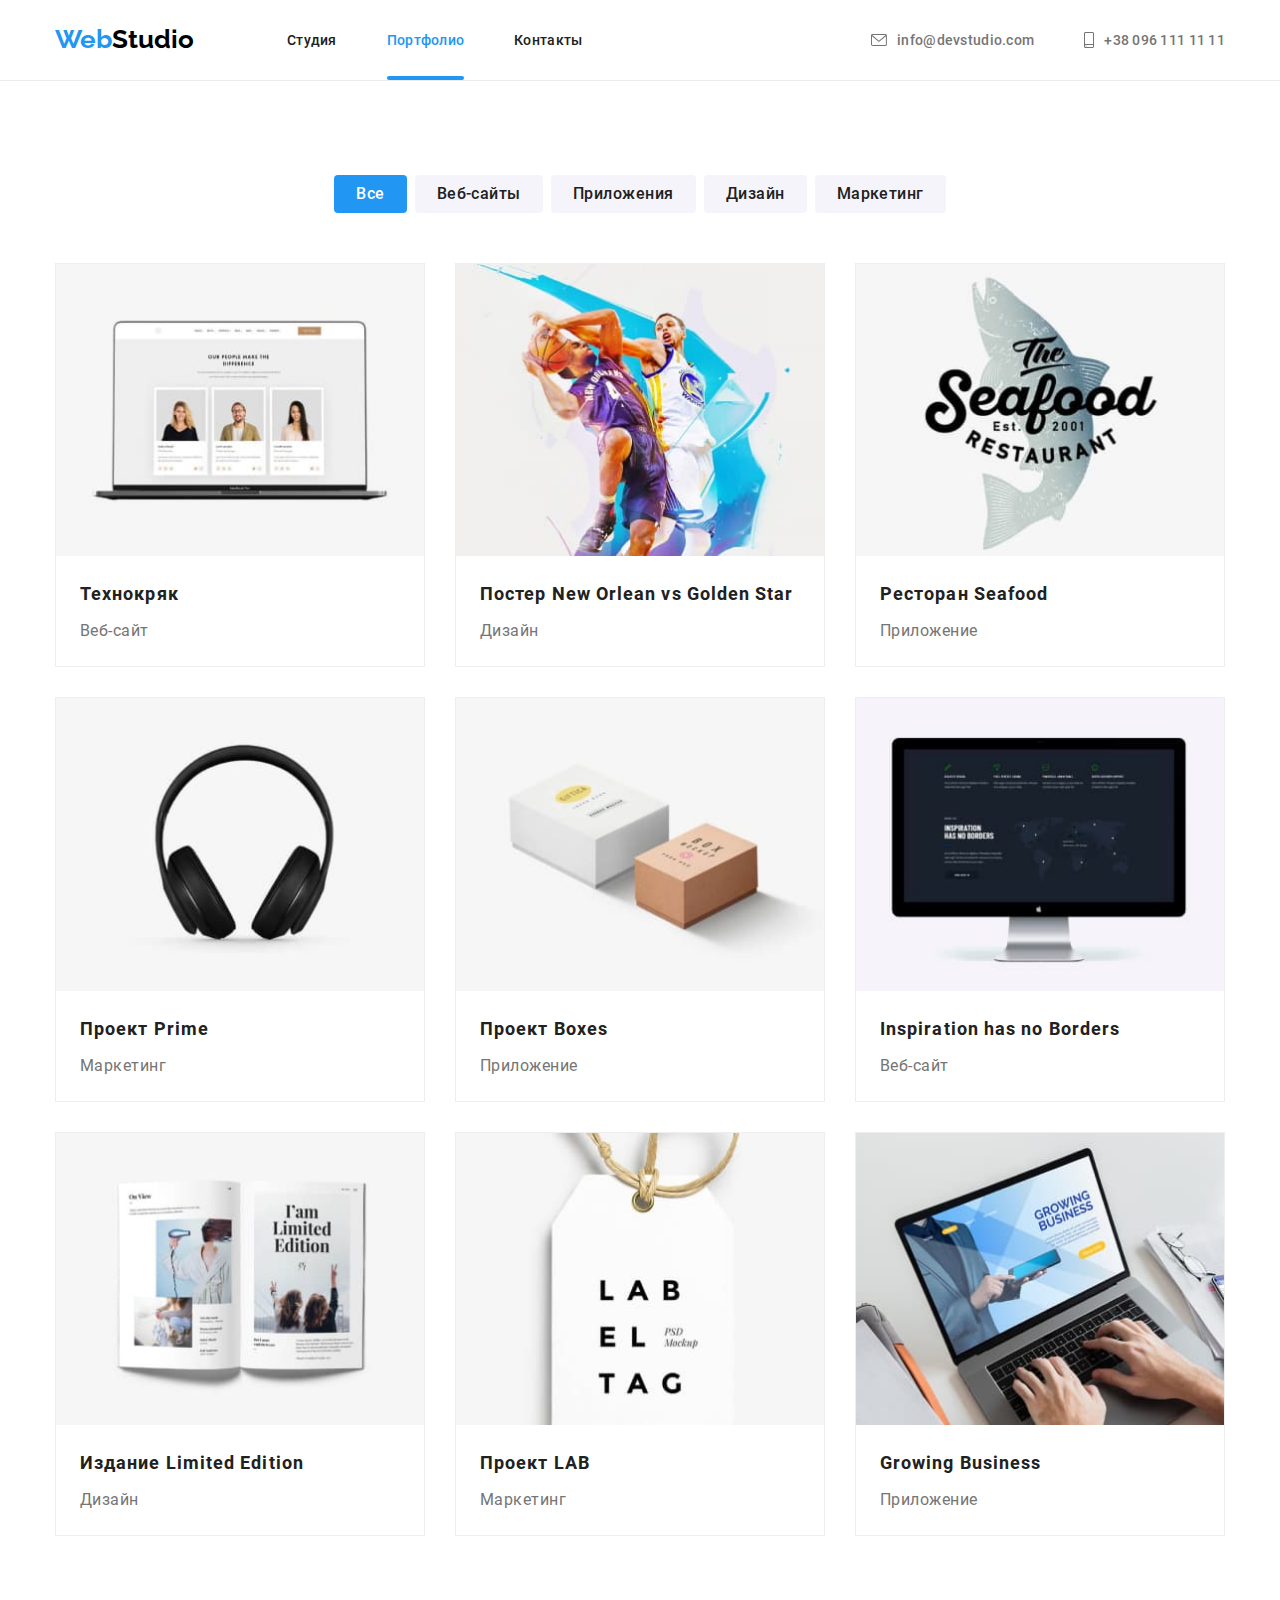
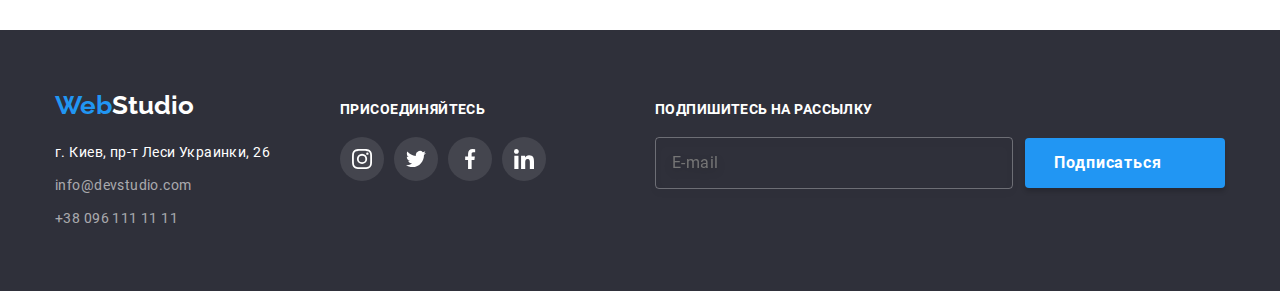
==== portfolio.html @ f41771f3 "add styless css" ====
<!DOCTYPE html>
<html lang="ru">

<head>
    <meta charset="UTF-8">
    <meta http-equiv="X-UA-Compatible" content="IE=edge">
    <meta name="viewport" content="width=device-width, initial-scale=1.0">
    <title>Портфолио</title>
    <link rel="preconnect" href="https://fonts.gstatic.com">
    <link rel="stylesheet"
        href="https://cdnjs.cloudflare.com/ajax/libs/modern-normalize/1.0.0/modern-normalize.min.css" />
    <link rel="stylesheet" href="./css/main.min.css">
</head>

<body>
    <header class="header">
        <div class="container header-container">
            <!--<nav class="nav-menu"> -->
            <nav class="nav-list">
                <a class="link logo nav-list__logo" href="./index.html"><span
                        class="nav-list__logo--accent-color">Web</span>Studio</a>
                <ul class="site-list list">
                    <li class="site-list__item">
                        <a href="./index.html" class="link site-list__link">Студия</a>
                    </li>
                    <li class="site-list__item">
                        <a href="./portfolio.html" class="link site-list__link site-list__link--current">Портфолио</a>
                    </li>
                    <li class="site-list__item">
                        <a href="" class="link site-list__link">Контакты</a>
                    </li>
                </ul>
            </nav>
            <ul class="contact-list list">
                <li class="contact-list__item">
                    <a href="mailto:info@devstudio.com" class="link contact-list__link">
                        <svg class="contact-list__e-mail-icon" width="16" height="12">
                            <use href="./images/symbol-defs.svg#icon-e-mail"></use>
                        </svg>
                        info@devstudio.com
                    </a>
                </li>
                <li class="contact-list__item">
                    <a href="tel:+380961111111" class="link contact-list__link">
                        <svg class="contact-list__smartphone-icon" width="10" height="16">
                            <use href="./images/symbol-defs.svg#icon-smartphone"></use>
                        </svg>
                        +38 096 111 11 11
                    </a>
                </li>
            </ul>
        </div>
    </header>

    <main>
        <section class="portfolio">
            <div class="container">
                <h2 class="title visually-hidden">Портфолио</h2>
                <ul class="list portfolio-filters-list">
                    <li class="portfolio-filters-list__item"><button type="button"
                            class="button portfolio-filters-list__button portfolio-filters-list__button--active">Все</button>
                    </li>
                    <li class="portfolio-filters-list__item"><button type="button"
                            class="button portfolio-filters-list__button">Веб-сайты</button></li>
                    <li class="portfolio-filters-list__item"><button type="button"
                            class="button portfolio-filters-list__button">Приложения</button></li>
                    <li class="portfolio-filters-list__item"><button type="button"
                            class="button portfolio-filters-list__button">Дизайн</button></li>
                    <li class="portfolio-filters-list__item"><button type="button"
                            class="button portfolio-filters-list__button">Маркетинг</button></li>
                </ul>
                <ul class="list portfolio-projects-list">
                    <li class="portfolio-projects-list__item">
                        <a href="" class="link portfolio-projects-list__link">
                            <div class="portfolio-projects-list-thumb">
                                <img src="./images/tehnokryak.jpg" alt="Технокряк" width="370"
                                    class="image portfolio-projects-list__image">
                                <div class="portfolio-projects-list__overlay">
                                    <p class="text portfolio-projects-list__overlay-text">
                                        Технокряк это современная площадка распространения коронавируса. Компании
                                        используют эту платформу для цифрового шпионажа и атак на защищённые сервера
                                        конкурентов.
                                    </p>
                                </div>
                            </div>
                            <div class="portfolio-projects-description">
                                <h3 class="title portfolio-projects-description__heading">Технокряк</h3>
                                <p class="text portfolio-projects-description__group">Веб-сайт</p>
                            </div>
                        </a>
                    </li>
                    <li class="portfolio-projects-list__item">
                        <a href="" class="link portfolio-projects-list__link">
                            <div class="portfolio-projects-list-thumb">
                                <img src="./images/neworlean.jpg" alt="Постер New Orlean vs Golden Star" width="370"
                                    class="image portfolio-projects-list__image">
                                <div class="portfolio-projects-list__overlay">
                                    <p class="text portfolio-projects-list__overlay-text">
                                        Lorem ipsum dolor sit amet consectetur adipisicing elit. Qui repudiandae dolores
                                        quisquam deleniti, magni quos aspernatur explicabo repellendus voluptates
                                        adipisci.
                                    </p>
                                </div>
                            </div>
                            <div class="portfolio-projects-description">
                                <h3 class="title portfolio-projects-description__heading">Постер New Orlean vs Golden
                                    Star</h3>
                                <p class="text portfolio-projects-description__group">Дизайн</p>
                            </div>
                        </a>
                    </li>
                    <li class="portfolio-projects-list__item">
                        <a href="" class="link portfolio-projects-list__link">
                            <div class="portfolio-projects-list-thumb">
                                <img src="./images/seafood.jpg" alt="Ресторан Seafood" width="370"
                                    class="image portfolio-projects-list__image">
                                <div class="portfolio-projects-list__overlay">
                                    <p class="text portfolio-projects-list__overlay-text">
                                        Lorem ipsum dolor sit amet consectetur adipisicing elit. Qui repudiandae dolores
                                        quisquam deleniti, magni quos
                                        aspernatur explicabo repellendus voluptates adipisci.
                                    </p>
                                </div>
                            </div>
                            <div class="portfolio-projects-description">
                                <h3 class="title portfolio-projects-description__heading">Ресторан Seafood</h3>
                                <p class="text portfolio-projects-description__group">Приложение</p>
                            </div>
                        </a>
                    </li>
                    <li class="portfolio-projects-list__item">
                        <a href="" class="link portfolio-projects-list__link">
                            <div class="portfolio-projects-list-thumb">
                                <img src="./images/prime.jpg" alt="Проект Prime" width="370"
                                    class="image portfolio-projects-list__image">
                                <div class="portfolio-projects-list__overlay">
                                    <p class="text portfolio-projects-list__overlay-text">
                                        Lorem ipsum dolor sit amet consectetur adipisicing elit. Qui repudiandae dolores
                                        quisquam deleniti, magni quos
                                        aspernatur explicabo repellendus voluptates adipisci.
                                    </p>
                                </div>
                            </div>
                            <div class="portfolio-projects-description">
                                <h3 class="title portfolio-projects-description__heading">Проект Prime</h3>
                                <p class="text portfolio-projects-description__group">Маркетинг</p>
                            </div>
                        </a>
                    </li>
                    <li class="portfolio-projects-list__item">
                        <a href="" class="link portfolio-projects-list__link">
                            <div class="portfolio-projects-list-thumb">
                                <img src="./images/boxes.jpg" alt="Проект Boxes" width="370"
                                    class="image portfolio-projects-list__image">
                                <div class="portfolio-projects-list__overlay">
                                    <p class="text portfolio-projects-list__overlay-text">
                                        Lorem ipsum dolor sit amet consectetur adipisicing elit. Qui repudiandae dolores
                                        quisquam deleniti, magni quos
                                        aspernatur explicabo repellendus voluptates adipisci.
                                    </p>
                                </div>
                            </div>
                            <div class="portfolio-projects-description">
                                <h3 class="title portfolio-projects-description__heading">Проект Boxes</h3>
                                <p class="text portfolio-projects-description__group">Приложение</p>
                            </div>
                        </a>
                    </li>
                    <li class="portfolio-projects-list__item">
                        <a href="" class="link portfolio-projects-list__link">
                            <div class="portfolio-projects-list-thumb">
                                <img src="./images/inspiration.jpg" alt="Inspiration has no Borders"
                                    width="370" class="image portfolio-projects-list__image">
                                <div class="portfolio-projects-list__overlay">
                                    <p class="text portfolio-projects-list__overlay-text">
                                        Lorem ipsum dolor sit amet consectetur adipisicing elit. Qui repudiandae dolores
                                        quisquam deleniti, magni quos
                                        aspernatur explicabo repellendus voluptates adipisci.
                                    </p>
                                </div>
                            </div>
                            <div class="portfolio-projects-description">
                                <h3 class="title portfolio-projects-description__heading">Inspiration has no Borders
                                </h3>
                                <p class="text portfolio-projects-description__group">Веб-сайт</p>
                            </div>
                        </a>
                    </li>
                    <li class="portfolio-projects-list__item">
                        <a href="" class="link portfolio-projects-list__link">
                            <div class="portfolio-projects-list-thumb">
                                <img src="./images/limited.jpg" alt="Издание Limited Edition" width="370"
                                    class="image portfolio-projects-list__image">
                                <div class="portfolio-projects-list__overlay">
                                    <p class="text portfolio-projects-list__overlay-text">
                                        Lorem ipsum dolor sit amet consectetur adipisicing elit. Qui repudiandae dolores
                                        quisquam deleniti, magni quos
                                        aspernatur explicabo repellendus voluptates adipisci.
                                    </p>
                                </div>
                            </div>
                            <div class="portfolio-projects-description">
                                <h3 class="title portfolio-projects-description__heading">Издание Limited Edition</h3>
                                <p class="text portfolio-projects-description__group">Дизайн</p>
                            </div>
                        </a>
                    </li>
                    <li class="portfolio-projects-list__item">
                        <a href="" class="link portfolio-projects-list__link">
                            <div class="portfolio-projects-list-thumb">
                                <img src="./images/lab.jpg" alt="Проект LAB" width="370"
                                    class="image portfolio-projects-list__image">
                                <div class="portfolio-projects-list__overlay">
                                    <p class="text portfolio-projects-list__overlay-text">
                                        Lorem ipsum dolor sit amet consectetur adipisicing elit. Qui repudiandae dolores
                                        quisquam deleniti, magni quos
                                        aspernatur explicabo repellendus voluptates adipisci.
                                    </p>
                                </div>
                            </div>
                            <div class="portfolio-projects-description">
                                <h3 class="title portfolio-projects-description__heading">Проект LAB</h3>
                                <p class="text portfolio-projects-description__group">Маркетинг</p>
                            </div>
                        </a>
                    </li>
                    <li class="portfolio-projects-list__item">
                        <a href="" class="link portfolio-projects-list__link">
                            <div class="portfolio-projects-list-thumb">
                                <img src="./images/growingbusiness.jpg" alt="Growing Business" width="370"
                                    class="image portfolio-projects-list__image">
                                <div class="portfolio-projects-list__overlay">
                                    <p class="text portfolio-projects-list__overlay-text">
                                        Lorem ipsum dolor sit amet consectetur adipisicing elit. Qui repudiandae dolores
                                        quisquam deleniti, magni quos
                                        aspernatur explicabo repellendus voluptates adipisci.
                                    </p>
                                </div>
                            </div>
                            <div class="portfolio-projects-description">
                                <h3 class="title portfolio-projects-description__heading">Growing Business</h3>
                                <p class="text portfolio-projects-description__group">Приложение</p>
                            </div>
                        </a>
                    </li>
                </ul>
            </div>
        </section>
    </main>

    <footer class="footer">
        <div class="container footer-container">
            <div class="footer__column-1">
                <a href="./index.html" class="logo link footer__logo"><span
                        class="footer__logo--accent-color">Web</span>Studio</a>
                <address class="footer-address">
                    <p class="footer-address__address">г. Киев, пр-т Леси Украинки, 26</p>
                    <ul class="list footer-address-list">
                        <li class="footer-address-list__item"><a href="mailto:info@devstudio.com"
                                class="link footer-address-list__link">info@devstudio.com</a></li>
                        <li class="footer-address-list__item"><a href="tel:+380961111111"
                                class="link footer-address-list__link">+38 096 111 11 11</a></li>
                    </ul>
                </address>
            </div>
            <div class="footer__column-2">
                <p class="text footer__join">присоединяйтесь</p>
                <ul class="list footer-social-list">
                    <li class="footer-social-list__item">
                        <a href="" class="link footer-social-list__link">
                            <svg class="footer-social-list__icon" width="20" height="20">
                                <use href="./images/symbol-defs.svg#icon-instagram"></use>
                            </svg>
                        </a>
                    </li>
                    <li class="footer-social-list__item">
                        <a href="" class="link footer-social-list__link">
                            <svg class="footer-social-list__icon" width="20" height="20">
                                <use href="./images/symbol-defs.svg#icon-twitter"></use>
                            </svg>
                        </a>
                    </li>
                    <li class="footer-social-list__item">
                        <a href="" class="link footer-social-list__link">
                            <svg class="footer-social-list__icon" width="20" height="20">
                                <use href="./images/symbol-defs.svg#icon-facebook"></use>
                            </svg>
                        </a>
                    </li>
                    <li class="footer-social-list__item">
                        <a href="" class="link footer-social-list__link">
                            <svg class="footer-social-list__icon" width="20" height="20">
                                <use href="./images/symbol-defs.svg#icon-linkedin"></use>
                            </svg>
                        </a>
                    </li>
                </ul>
            </div>
            <form class="footer__column-3">
                <p class="text footer__subscribe">Подпишитесь на рассылку</p>
                <div class="footer-subscription">
                    <label for="subscription-email" class="footer-subscription__email-label"></label>
                    <input type="email" name="subscription-email" id="subscription-email" placeholder="E-mail"
                        class="footer-subscription__email-input">
                    <button type="submit" class="button footer-subscription__button">Подписаться
                        <svg class="footer-subscription__icon" width="24" height="24">
                            <use href="./images/symbol-defs.svg#icon-icon-send"></use>
                        </svg>
                    </button>
                </div>
            </form>
        </div>

    </footer>

</body>

</html>
---- css/main.min.css ----
@font-face {
  font-family: 'Roboto';
  font-style: normal;
  font-weight: 400;
  src: url('../fonts/roboto-v27-latin-ext_latin_cyrillic-ext_cyrillic-regular.eot');
  src: local(''),
    url('../fonts/roboto-v27-latin-ext_latin_cyrillic-ext_cyrillic-regular.eot?#iefix')
      format('embedded-opentype'),
    url('../fonts/roboto-v27-latin-ext_latin_cyrillic-ext_cyrillic-regular.woff2') format('woff2'),
    url('../fonts/roboto-v27-latin-ext_latin_cyrillic-ext_cyrillic-regular.woff') format('woff'),
    url('../fonts/roboto-v27-latin-ext_latin_cyrillic-ext_cyrillic-regular.ttf') format('truetype'),
    url('../fonts/roboto-v27-latin-ext_latin_cyrillic-ext_cyrillic-regular.svg#Roboto')
      format('svg');
}
@font-face {
  font-family: 'Roboto';
  font-style: normal;
  font-weight: 500;
  src: url('../fonts/roboto-v27-latin-ext_latin_cyrillic-ext_cyrillic-500.eot');
  src: local(''),
    url('../fonts/roboto-v27-latin-ext_latin_cyrillic-ext_cyrillic-500.eot?#iefix')
      format('embedded-opentype'),
    url('../fonts/roboto-v27-latin-ext_latin_cyrillic-ext_cyrillic-500.woff2') format('woff2'),
    url('../fonts/roboto-v27-latin-ext_latin_cyrillic-ext_cyrillic-500.woff') format('woff'),
    url('../fonts/roboto-v27-latin-ext_latin_cyrillic-ext_cyrillic-500.ttf') format('truetype'),
    url('../fonts/roboto-v27-latin-ext_latin_cyrillic-ext_cyrillic-500.svg#Roboto') format('svg');
}
@font-face {
  font-family: 'Roboto';
  font-style: normal;
  font-weight: 700;
  src: url('../fonts/roboto-v27-latin-ext_latin_cyrillic-ext_cyrillic-700.eot');
  src: local(''),
    url('../fonts/roboto-v27-latin-ext_latin_cyrillic-ext_cyrillic-700.eot?#iefix')
      format('embedded-opentype'),
    url('../fonts/roboto-v27-latin-ext_latin_cyrillic-ext_cyrillic-700.woff2') format('woff2'),
    url('../fonts/roboto-v27-latin-ext_latin_cyrillic-ext_cyrillic-700.woff') format('woff'),
    url('../fonts/roboto-v27-latin-ext_latin_cyrillic-ext_cyrillic-700.ttf') format('truetype'),
    url('../fonts/roboto-v27-latin-ext_latin_cyrillic-ext_cyrillic-700.svg#Roboto') format('svg');
}
@font-face {
  font-family: 'Roboto';
  font-style: normal;
  font-weight: 900;
  src: url('../fonts/roboto-v27-latin-ext_latin_cyrillic-ext_cyrillic-900.eot');
  src: local(''),
    url('../fonts/roboto-v27-latin-ext_latin_cyrillic-ext_cyrillic-900.eot?#iefix')
      format('embedded-opentype'),
    url('../fonts/roboto-v27-latin-ext_latin_cyrillic-ext_cyrillic-900.woff2') format('woff2'),
    url('../fonts/roboto-v27-latin-ext_latin_cyrillic-ext_cyrillic-900.woff') format('woff'),
    url('../fonts/roboto-v27-latin-ext_latin_cyrillic-ext_cyrillic-900.ttf') format('truetype'),
    url('../fonts/roboto-v27-latin-ext_latin_cyrillic-ext_cyrillic-900.svg#Roboto') format('svg');
}
@font-face {
  font-family: 'Raleway';
  font-style: normal;
  font-weight: 700;
  src: url('../fonts/raleway-v19-latin-ext_latin_cyrillic-ext_cyrillic-700.eot');
  src: local(''),
    url('../fonts/raleway-v19-latin-ext_latin_cyrillic-ext_cyrillic-700.eot?#iefix')
      format('embedded-opentype'),
    url('../fonts/raleway-v19-latin-ext_latin_cyrillic-ext_cyrillic-700.woff2') format('woff2'),
    url('../fonts/raleway-v19-latin-ext_latin_cyrillic-ext_cyrillic-700.woff') format('woff'),
    url('../fonts/raleway-v19-latin-ext_latin_cyrillic-ext_cyrillic-700.ttf') format('truetype'),
    url('../fonts/raleway-v19-latin-ext_latin_cyrillic-ext_cyrillic-700.svg#Raleway') format('svg');
}
.header-container,
.nav-list,
.contact-list,
.site-list,
.contact-list__link,
.features-list__place-for-icon,
.team-social-list,
.team-social-list__link,
.regular-customers-list,
.regular-customers-list__link,
.footer-social-list,
.footer-subscription,
.footer-subscription__button,
.footer-social-list__link,
.portfolio-projects-list__overlay,
.modal-button-close,
.modal-form__label-checkbox,
.modal-form__place-for-button {
  display: flex;
  align-items: center;
  justify-content: center;
}
.visually-hidden {
  position: absolute;
  width: 1px;
  height: 1px;
  margin: -1px;
  border: 0;
  padding: 0;
  white-space: nowrap;
  clip-path: inset(100%);
  clip: rect(0 0 0 0);
  overflow: hidden;
}
html {
  box-sizing: border-box;
}
*::before,
*::after {
  box-sizing: inherit;
}
body {
  font-family: roboto, sans-serif;
  background: #fff;
  color: #757575;
}
h1,
h2,
h3,
h4,
h5,
h6,
p {
  margin-top: 0px;
  margin-bottom: 0px;
}
.backdrop {
  position: fixed;
  top: 0;
  left: 0;
  width: 100vw;
  height: 100vh;
  z-index: 100;
  background-color: rgba(0, 0, 0, 0.2);
  transition: opacity 250ms cubic-bezier(0.4, 0, 0.2, 1),
    pointer-events 250ms cubic-bezier(0.4, 0, 0.2, 1), visibility 250ms cubic-bezier(0.4, 0, 0.2, 1);
}
.backdrop.is-hidden {
  opacity: 0;
  pointer-events: none;
  visibility: hidden;
}
.container {
  width: 1200px;
  padding-right: 15px;
  padding-left: 15px;
  margin-left: auto;
  margin-right: auto;
}
.link {
  text-decoration: none;
  cursor: pointer;
}
.list {
  margin: 0px;
  padding: 0px;
  list-style: none;
}
.text {
  font-weight: 400;
  letter-spacing: 0.03em;
  font-style: normal;
  color: #757575;
}
.title {
  margin-bottom: 50px;
  font-size: 36px;
  line-height: 1.167;
  font-weight: 700;
  letter-spacing: 0.03em;
  color: #212121;
}
.button {
  padding-top: 10px;
  padding-bottom: 10px;
  min-width: 200px;
  font-family: roboto, sans-serif;
  font-style: normal;
  font-weight: 700;
  font-size: 16px;
  line-height: 1.875;
  letter-spacing: 0.06em;
  color: #fff;
  background-color: #2196f3;
  border-style: none;
  border-radius: 4px;
  box-shadow: 0px 4px 4px rgba(0, 0, 0, 0.15);
  cursor: pointer;
}
.logo {
  display: inline-block;
  font-family: raleway, sans-serif;
  font-weight: 700;
  font-size: 26px;
  line-height: 1.192;
  text-align: left;
}
.image {
  display: block;
  width: 100%;
}
.header {
  border-bottom: 1px solid #ececec;
}
.nav-list__logo {
  margin-right: 93px;
  padding-top: 24px;
  padding-bottom: 25px;
  color: #000;
}
.nav-list__logo--accent-color {
  color: #2196f3;
}
.site-list,
.contact-list {
  font-weight: 500;
  font-size: 14px;
  line-height: 1.143;
  letter-spacing: 0.02em;
  text-align: left;
}
.contact-list {
  margin-left: auto;
}
.site-list__item:not(:last-child),
.contact-list__item:not(:last-child) {
  margin-right: 50px;
}
.site-list__link,
.contact-list__link {
  position: relative;
  display: block;
  padding-top: 32px;
  padding-bottom: 32px;
  color: #212121;
  transition: color 250ms, cubic-bezier(0.4, 0, 0.2, 1);
}
.site-list__link:hover,
.site-list__link:focus,
.site-list__link:active,
.contact-list__link:hover,
.contact-list__link:focus,
.contact-list__link:active {
  color: #2196f3;
}
.site-list__link::after {
  position: absolute;
  left: 0%;
  bottom: 0%;
  content: '';
  display: block;
  width: 100%;
  height: 4px;
  border-radius: 2px;
  background-color: #2196f3;
  opacity: 0;
  transform: scalex(0);
  transform-origin: center left;
  transition: opacity 250ms cubic-bezier(0.4, 0, 0.2, 1),
    transform 250ms cubic-bezier(0.4, 0, 0.2, 1);
}
.site-list__link:hover::after,
.site-list__link:focus::after,
.site-list__link:active::after {
  opacity: 1;
  transform: scalex(1);
}
.site-list__link--current {
  position: relative;
  color: #2196f3;
}
.site-list__link--current::after {
  opacity: 1;
  transform: scalex(1);
}
.contact-list__link {
  display: flex;
  color: #757575;
}
.contact-list__e-mail-icon,
.contact-list__smartphone-icon {
  margin-right: 10px;
}
.contact-list__e-mail-icon {
  width: 16px;
  height: 12px;
  fill: currentColor;
}
.contact-list__smartphone-icon {
  width: 10px;
  height: 16px;
  fill: currentColor;
}
.hero {
  max-width: 1600px;
  background-color: #c4c4c4;
  background-image: linear-gradient(to right, rgba(47, 48, 58, 0.4), rgba(47, 48, 58, 0.4)),
    url('../images/img-hover.jpg');
  margin-left: auto;
  margin-right: auto;
  padding-top: 200px;
  padding-bottom: 200px;
}
.hero-container {
  text-align: center;
}
.hero__heading {
  margin-bottom: 40px;
  width: 696px;
  margin-right: auto;
  margin-left: auto;
  font-weight: 900;
  font-size: 44px;
  line-height: 1.363;
  letter-spacing: 0.06em;
  text-transform: uppercase;
  color: #fff;
}
.hero__order-service {
  padding-right: 32px;
  padding-left: 32px;
  transition: background-color 250ms cubic-bezier(0.4, 0, 0.2, 1);
}
.hero__order-service:hover,
.hero__order-service:focus,
.hero__order-service:active {
  background-color: #188ce8;
}
.features {
  padding: 94px 0px;
}
.features-list {
  display: flex;
  font-size: 14px;
  text-align: left;
  letter-spacing: 0.03em;
}
.features-list__item {
  width: 270px;
}
.features-list__item:not(:last-child) {
  margin-right: 30px;
}
.features-list__heading {
  margin-bottom: 10px;
  font-size: 14px;
  line-height: 1.143;
  text-transform: uppercase;
}
.features-list__text {
  line-height: 1.714;
}
.features-list__place-for-icon {
  margin-bottom: 30px;
  width: 100%;
  height: 120px;
  border-radius: 4px;
  background-color: #f5f4fa;
}
.features-list__icon {
  height: 70px;
  max-width: 70px;
}
.activities {
  padding-bottom: 94px;
  text-align: center;
}
.activities-list {
  display: flex;
}
.activities-list__item {
  display: block;
  position: relative;
  width: 370px;
}
.activities-list__item + .activities-list__item {
  margin-left: 30px;
}
.activities-list__place-for-heading {
  position: absolute;
  bottom: 0;
  width: 100%;
  height: 70px;
  background-color: rgba(47, 48, 58, 0.8);
}
.activities-list__heading {
  position: absolute;
  top: 50%;
  transform: translateY(-50%);
  width: 100%;
  font-style: normal;
  font-weight: 700;
  font-size: 14px;
  line-height: 1.143;
  text-transform: uppercase;
  color: #fff;
}
.team {
  padding: 94px 0;
  text-align: center;
  background-color: #f5f4fa;
}
.team-list {
  display: flex;
  font-size: 16px;
}
.team-list__item {
  display: block;
  width: 270px;
  border-bottom-right-radius: 4px;
  border-bottom-left-radius: 4px;
  background-color: #fff;
  box-shadow: 0px 1px 3px rgba(0, 0, 0, 0.12), 0px 1px 1px rgba(0, 0, 0, 0.14),
    0px 2px 1px rgba(0, 0, 0, 0.2);
}
.team-list__item:not(:last-child) {
  margin-right: 30px;
}
.team-description {
  padding: 30px;
}
.team-description__heading {
  margin-bottom: 10px;
  font-weight: 500;
  line-height: 1.188;
  font-size: 16px;
}
.team-description__position {
  margin-bottom: 16px;
  font-weight: 400;
  line-height: 1.188;
  font-size: 16px;
}
.team-social-list__item:not(:last-child) {
  margin-right: 10px;
}
.team-social-list__link {
  width: 44px;
  height: 44px;
  border-radius: 50%;
  color: #afb1b8;
  transition: color 250ms cubic-bezier(0.4, 0, 0.2, 1),
    background-color 250ms cubic-bezier(0.4, 0, 0.2, 1);
}
.team-social-list__link:hover,
.team-social-list__link:focus,
.team-social-list__link:active {
  border-radius: 50%;
  color: #fff;
  background-color: #2196f3;
}
.team-social-list__icon {
  width: 20px;
  height: 20px;
  fill: currentColor;
}
.regular-customers {
  padding: 94px 0;
  text-align: center;
}
.regular-customers-list__item {
  width: 170px;
  height: 92px;
}
.regular-customers-list__item:not(:last-child) {
  margin-right: 30px;
}
.regular-customers-list__link {
  color: #afb1b8;
  width: 100%;
  height: 100%;
  border: 1px solid #afb1b8;
  border-radius: 4px;
  transition: color 250ms cubic-bezier(0.4, 0, 0.2, 1);
}
.regular-customers-list__link:hover,
.regular-customers-list__link:focus,
.regular-customers-list__link:active {
  border: 1px solid #2196f3;
  color: #2196f3;
  border-radius: 4px;
}
.regular-customers-list__icon {
  width: 106px;
  height: 60px;
  fill: currentColor;
}
.footer {
  background-color: #2f303a;
  padding: 60px 0;
}
.footer-container {
  display: flex;
  align-items: baseline;
}
.footer__column-1 {
  margin-right: 70px;
}
.footer__column-3 {
  margin-left: auto;
}
.footer__logo {
  margin-bottom: 20px;
  color: #fff;
}
.footer__logo--accent-color {
  color: #2196f3;
}
.footer-address-list,
.footer-address__address {
  padding-left: 0px;
  margin-top: 0px;
  font-weight: 400;
  font-size: 14px;
  line-height: 1.714;
  letter-spacing: 0.03em;
  font-style: normal;
}
.footer-address__address {
  color: #fff;
  margin-bottom: 9px;
}
.footer-address-list__link {
  display: block;
  color: rgba(255, 255, 255, 0.6);
  transition: color 250ms cubic-bezier(0.4, 0, 0.2, 1);
}
.footer-address-list__link:hover,
.footer-address-list__link:focus,
.footer-address-list__link:active {
  color: #2196f3;
}
.footer-address-list__item:not(:last-child) {
  margin-bottom: 9px;
}
.footer__join,
.footer__subscribe {
  margin-bottom: 20px;
  font-weight: 700;
  font-size: 14px;
  line-height: 1.142;
  text-transform: uppercase;
  text-align: left;
  color: #fff;
}
.footer-social-list__item {
  width: 44px;
  height: 44px;
}
.footer-social-list__item:not(:last-child) {
  margin-right: 10px;
}
.footer-social-list__link {
  width: 100%;
  height: 100%;
  border-radius: 50%;
  color: #fff;
  background-color: rgba(255, 255, 255, 0.1);
  transition: color 250ms cubic-bezier(0.4, 0, 0.2, 1),
    background-color 250ms cubic-bezier(0.4, 0, 0.2, 1);
}
.footer-social-list__link:hover,
.footer-social-list__link:focus,
.footer-social-list__link:active {
  background-color: #2196f3;
  color: #fff;
}
.footer-social-list__icon {
  width: 20px;
  height: 20px;
  fill: currentColor;
}
.footer-subscription__email-input {
  width: 358px;
  padding: 15px 0px 15px 16px;
  margin-right: 12px;
  border: 1px solid rgba(255, 255, 255, 0.3);
  filter: drop-shadow(0px 4px 4px rgba(0, 0, 0, 0.15));
  border-radius: 4px;
  font-family: roboto, sans-serif;
  font-style: normal;
  font-weight: 400;
  font-size: 16px;
  line-height: 1.25;
  letter-spacing: 0.03em;
  background-color: inherit;
  color: rgba(255, 255, 255, 0.6);
}
.footer-subscription__email-input:focus {
  border: 1px solid #2196f3;
}
.footer-subscription__icon {
  width: 24px;
  height: 24px;
  fill: currentColor;
  margin-left: 10px;
}
.portfolio {
  padding: 94px 0px;
}
.portfolio-filters-list,
.portfolio-projects-list {
  display: flex;
  margin-top: 0px;
  margin-bottom: 0px;
  padding-left: 0px;
}
.portfolio-filters-list {
  justify-content: center;
  margin-bottom: 50px;
}
.portfolio-filters-list__item:not(:last-child) {
  margin-right: 8px;
}
.portfolio-filters-list__button {
  padding: 6px 22px;
  min-width: auto;
  font-weight: 500;
  line-height: 1.625;
  letter-spacing: 0.03em;
  text-align: center;
  color: #212121;
  background-color: #f5f4fa;
  box-shadow: none;
  transition: background-color 250ms cubic-bezier(0.4, 0, 0.2, 1),
    color 250ms cubic-bezier(0.4, 0, 0.2, 1), box-shadow 250ms cubic-bezier(0.4, 0, 0.2, 1);
}
.portfolio-filters-list__button:hover,
.portfolio-filters-list__button:focus,
.portfolio-filters-list__button:active {
  color: #fff;
  background-color: #2196f3;
  box-shadow: 0px 3px 1px rgba(0, 0, 0, 0.1), 0px 1px 2px rgba(0, 0, 0, 0.08),
    0px 2px 2px rgba(0, 0, 0, 0.12);
}
.portfolio-filters-list__button--active {
  background-color: #2196f3;
  color: #fff;
}
.portfolio-projects-list {
  flex-wrap: wrap;
}
.portfolio-projects-list__item {
  margin-bottom: 30px;
  margin-right: 30px;
  width: 370px;
}
.portfolio-projects-list__item:nth-last-child(-n + 3) {
  margin-bottom: 0px;
}
.portfolio-projects-list__item:nth-child(3n) {
  margin-right: 0px;
}
.portfolio-projects-list__link {
  display: block;
  width: 100%;
  border: 1px solid #eee;
  transition: box-shadow 250ms cubic-bezier(0.4, 0, 0.2, 1);
}
.portfolio-projects-list__link:hover,
.portfolio-projects-list__link:focus,
.portfolio-projects-list__link:active {
  box-shadow: 0px 1px 1px rgba(0, 0, 0, 0.12), 0px 4px 4px rgba(0, 0, 0, 0.06),
    1px 4px 6px rgba(0, 0, 0, 0.16);
}
.portfolio-projects-list__link:hover .portfolio-projects-list__overlay,
.portfolio-projects-list__link:focus .portfolio-projects-list__overlay,
.portfolio-projects-list__link:active .portfolio-projects-list__overlay {
  opacity: 1;
  top: 0;
}
.portfolio-projects-list-thumb {
  position: relative;
  overflow: hidden;
  width: 100%;
  height: 100%;
}
.portfolio-projects-list__image {
  height: auto;
  object-fit: cover;
}
.portfolio-projects-list__overlay {
  position: absolute;
  top: 100%;
  left: 0;
  width: 100%;
  height: 100%;
  padding-left: 24px;
  padding-right: 24px;
  background-color: rgba(33, 150, 243, 0.9);
  overflow: hidden;
  opacity: 0;
  pointer-events: none;
  transition: top 250ms cubic-bezier(0.4, 0, 0.2, 1), opacity 250ms cubic-bezier(0.4, 0, 0.2, 1);
}
.portfolio-projects-list__overlay-text {
  font-size: 18px;
  line-height: 1.556;
  color: #fff;
}
.portfolio-projects-description {
  padding-top: 20px;
  padding-right: 24px;
  padding-bottom: 20px;
  padding-left: 24px;
  text-align: left;
}
.portfolio-projects-description__heading {
  margin-bottom: 4px;
  font-size: 18px;
  line-height: 2;
  letter-spacing: 0.06em;
}
.portfolio-projects-description__group {
  font-size: 16px;
  line-height: 1.875;
}
.modal {
  position: absolute;
  top: 50%;
  left: 50%;
  min-width: 528px;
  min-height: 581px;
  padding: 40px;
  background-color: #fff;
  box-shadow: 0px 1px 3px rgba(0, 0, 0, 0.12), 0px 1px 1px rgba(0, 0, 0, 0.14),
    0px 2px 1px rgba(0, 0, 0, 0.2);
  border-radius: 4px;
  transform: translate(-50%, -50%) scale(1, 1);
  transition: opacity 250ms cubic-bezier(0.4, 0, 0.2, 1),
    transform 250ms cubic-bezier(0.4, 0, 0.2, 1), visibility 250ms cubic-bezier(0.4, 0, 0.2, 1),
    box-shadow 250ms cubic-bezier(0.4, 0, 0.2, 1);
}
.modal-button-close {
  position: absolute;
  top: 8px;
  right: 8px;
  width: 30px;
  height: 30px;
  border-radius: 50%;
  border: 1px solid rgba(0, 0, 0, 0.1);
  background: #fff;
  fill: #000;
  transition: fill 250ms cubic-bezier(0.4, 0, 0.2, 1);
}
.modal-button-close:hover,
.modal-button-close:focus,
.modal-button-close:active {
  fill: #2196f3;
}
.modal-form__heading {
  display: box;
  margin-bottom: 12px;
  font-weight: 700;
  font-size: 20px;
  line-height: 1.15;
  text-align: center;
  color: #212121;
}
.modal-form__label-for-input {
  display: flex;
  flex-direction: column;
  font-style: normal;
  font-weight: 400;
  font-size: 12px;
  line-height: 1.167;
  letter-spacing: 0.01em;
  color: #757575;
  margin-bottom: 10px;
}
.modal-form__for-input {
  position: relative;
  margin-top: 4px;
}
.modal-form__icon {
  position: absolute;
  top: 50%;
  left: 12px;
  transform: translateY(-50%);
  width: 18px;
  height: 18px;
  fill: currentColor;
  transition: fill 250ms cubic-bezier(0.4, 0, 0.2, 1);
}
.modal-form__input {
  height: 40px;
  width: 100%;
  padding-left: 42px;
  border: 1px solid rgba(33, 33, 33, 0.2);
  border-radius: 4px;
  transition: border 250ms cubic-bezier(0.4, 0, 0.2, 1);
}
.modal-form__input:focus {
  border: 1px solid #2196f3;
}
.modal-form__input:focus + .modal-form__icon {
  fill: #2196f3;
}
.modal-form__input-comment {
  width: 100%;
  height: 120px;
  resize: none;
  padding-top: 12px;
  padding-right: 16px;
  padding-bottom: 12px;
  padding-left: 16px;
  margin-top: 4px;
  border: 1px solid rgba(33, 33, 33, 0.2);
  border-radius: 4px;
  transition: border 250ms cubic-bezier(0.4, 0, 0.2, 1);
}
.modal-form__input-comment:focus {
  border: 1px solid #2196f3;
}
.modal-form__input-comment::placeholder {
  color: rgba(117, 117, 117, 0.5);
}
.modal-form__label-checkbox {
  font-style: normal;
  font-weight: 400;
  font-size: 14px;
  line-height: 1.714;
  letter-spacing: 0.03em;
  margin-bottom: 30px;
}
.modal-link {
  color: #2196f3;
}
.modal-form__checkbox-icon {
  display: inline-block;
  width: 16px;
  height: 15px;
  fill: currentColor;
  border: 2px solid #212121;
  border-radius: 3px;
  margin-right: 10px;
  transition: border 250ms cubic-bezier(0.4, 0, 0.2, 1),
    background-color 250ms cubic-bezier(0.4, 0, 0.2, 1);
}
.modal-form__checkbox-input:checked + .modal-form__checkbox-icon {
  border: 0px solid #2196f3;
  background-color: #2196f3;
}
.modal-form__label-checkbox:hover
  > .modal-form__checkbox-input:not(:checked)
  + .modal-form__checkbox-icon,
.modal-form__label-checkbox:focus
  > .modal-form__checkbox-input:not(:checked)
  + .modal-form__checkbox-icon,
.modal-form__checkbox-input:focus + .modal-form__checkbox-icon {
  border: 2px solid #2196f3;
}
.modal-form__button-submit {
  border: 0px solid #2196f3;
  text-align: center;
  transition: background-color 250ms cubic-bezier(0.4, 0, 0.2, 1);
}
.modal-form__button-submit:hover,
.modal-form__button-submit:focus {
  background-color: #188ce8;
}
/*# sourceMappingURL=main.min.css.map */
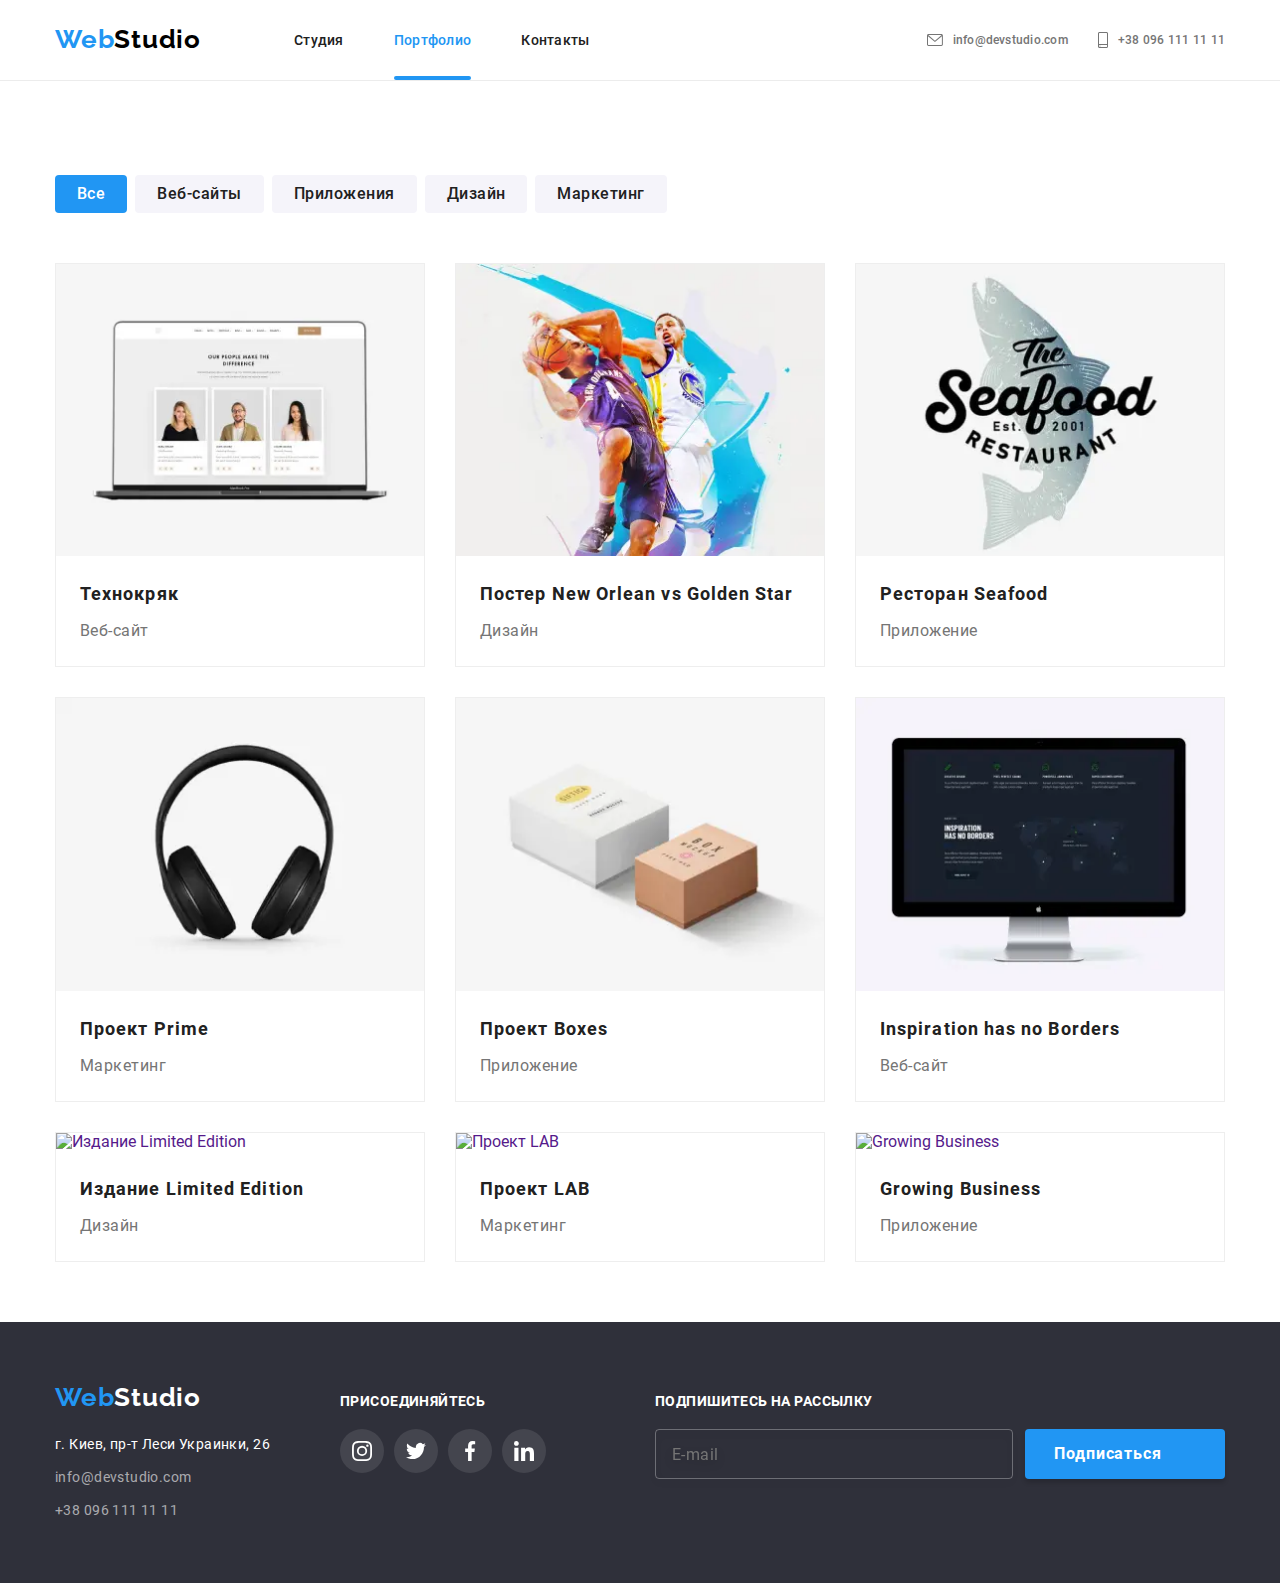
==== commit c324a5b5: "add styless css1" ====
--- a/portfolio.html
+++ b/portfolio.html
@@ -13,42 +13,69 @@
 </head>
 
 <body>
+
     <header class="header">
         <div class="container header-container">
-            <!--<nav class="nav-menu"> -->
-            <nav class="nav-list">
-                <a class="link logo nav-list__logo" href="./index.html"><span
-                        class="nav-list__logo--accent-color">Web</span>Studio</a>
-                <ul class="site-list list">
-                    <li class="site-list__item">
-                        <a href="./index.html" class="link site-list__link">Студия</a>
-                    </li>
-                    <li class="site-list__item">
-                        <a href="./portfolio.html" class="link site-list__link site-list__link--current">Портфолио</a>
-                    </li>
-                    <li class="site-list__item">
-                        <a href="" class="link site-list__link">Контакты</a>
+            <a class="link logo header__logo" href="./index.html"><span
+                    class="header__logo--accent-color">Web</span>Studio</a>
+            <button type="button" class="menu-mobile__button open-menu">
+                <svg class="menu-mobile__icon menu-mobile__icon--open-menu" width="40" height="40">
+                    <use href="./images/symbol-defs.svg#icon-menu"></use>
+                </svg>
+            </button>
+            <div class="menu">
+                <button type="button" class="menu-mobile__button close-menu">
+                    <svg class="menu-mobile__icon menu-mobile__icon--close-menu" width="40" height="40">
+                        <use href="./images/symbol-defs.svg#icon-close_mobile-menu"></use>
+                    </svg>
+                </button>
+                <nav class="nav-list">
+                    <ul class="site-list list">
+                        <li class="site-list__item">
+                            <a href="./index.html" class="link site-list__link">Студия</a>
+                        </li>
+                        <li class="site-list__item">
+                            <a href="./portfolio.html"
+                                class="link site-list__link site-list__link--current">Портфолио</a>
+                        </li>
+                        <li class="site-list__item">
+                            <a href="" class="link site-list__link">Контакты</a>
+                        </li>
+                    </ul>
+                </nav>
+                <ul class="contact-list list">
+                    <li class="contact-list__item">
+                        <a href="mailto:info@devstudio.com" class="link contact-list__link contact-list__mail">
+                            <svg class="contact-list__e-mail-icon" width="16" height="12">
+                                <use href="./images/symbol-defs.svg#icon-e-mail"></use>
+                            </svg>
+                            info@devstudio.com
+                        </a>
+                    </li>
+                    <li class="contact-list__item">
+                        <a href="tel:+380961111111" class="link contact-list__link contact-list__tel">
+                            <svg class="contact-list__smartphone-icon" width="10" height="16">
+                                <use href="./images/symbol-defs.svg#icon-smartphone"></use>
+                            </svg>
+                            +38 096 111 11 11
+                        </a>
                     </li>
                 </ul>
-            </nav>
-            <ul class="contact-list list">
-                <li class="contact-list__item">
-                    <a href="mailto:info@devstudio.com" class="link contact-list__link">
-                        <svg class="contact-list__e-mail-icon" width="16" height="12">
-                            <use href="./images/symbol-defs.svg#icon-e-mail"></use>
-                        </svg>
-                        info@devstudio.com
-                    </a>
-                </li>
-                <li class="contact-list__item">
-                    <a href="tel:+380961111111" class="link contact-list__link">
-                        <svg class="contact-list__smartphone-icon" width="10" height="16">
-                            <use href="./images/symbol-defs.svg#icon-smartphone"></use>
-                        </svg>
-                        +38 096 111 11 11
-                    </a>
-                </li>
-            </ul>
+                <ul class="list header-social">
+                    <li class="header-social__item">
+                        <a href="#" class="link header-social__link">Instagram</a>
+                    </li>
+                    <li class="header-social__item">
+                        <a href="#" class="link header-social__link">Twitter</a>
+                    </li>
+                    <li class="header-social__item">
+                        <a href="#" class="link header-social__link">Facebook</a>
+                    </li>
+                    <li class="header-social__item">
+                        <a href="#" class="link header-social__link">LinkedIn</a>
+                    </li>
+                </ul>
+            </div>
         </div>
     </header>
 
@@ -73,8 +100,28 @@
                     <li class="portfolio-projects-list__item">
                         <a href="" class="link portfolio-projects-list__link">
                             <div class="portfolio-projects-list-thumb">
-                                <img src="./images/tehnokryak.jpg" alt="Технокряк" width="370"
-                                    class="image portfolio-projects-list__image">
+                                <picture>
+                                    <source
+                                        srcset="./images/portfolio/portfolio-1-d-w.webp 1x, ./images/portfolio/portfolio-1-d-2x-w.webp 2x"
+                                        type="image/webp" media="(min-width: 1200px)">
+                                    <source
+                                        srcset="./images/portfolio/portfolio-1-d.jpg 1x, ./images/portfolio/portfolio-1-d-2x.jpg 2x"
+                                        type="image/jpeg" media="(min-width: 1200px)">
+                                    <source
+                                        srcset="./images/portfolio/portfolio-1-t-w.webp 1x, ./images/portfolio/portfolio-1-t-2x-w.webp 2x"
+                                        type="image/webp" media="(min-width: 768px)">
+                                    <source
+                                        srcset="./images/portfolio/portfolio-1-t.jpg 1x, ./images/portfolio/portfolio-1-t-2x.jpg 2x"
+                                        type="image/jpeg" media="(min-width: 768px)">
+                                    <source
+                                        srcset="./images/portfolio/portfolio-1-m-w.webp 1x, ./images/portfolio/portfolio-1-m-2x-w.webp 2x"
+                                        type="image/webp">
+                                    <source
+                                        srcset="./images/portfolio/portfolio-1-m.jpg 1x, ./images/portfolio/portfolio-1-m-2x.jpg 2x"
+                                        type="image/jpeg">
+                                    <img src="./images/portfolio/portfolio-1-m.jpg" alt="Технокряк" width="370"
+                                        class="image portfolio-projects-list__image">
+                                </picture>
                                 <div class="portfolio-projects-list__overlay">
                                     <p class="text portfolio-projects-list__overlay-text">
                                         Технокряк это современная площадка распространения коронавируса. Компании
@@ -92,8 +139,29 @@
                     <li class="portfolio-projects-list__item">
                         <a href="" class="link portfolio-projects-list__link">
                             <div class="portfolio-projects-list-thumb">
-                                <img src="./images/neworlean.jpg" alt="Постер New Orlean vs Golden Star" width="370"
-                                    class="image portfolio-projects-list__image">
+                                <picture>
+                                    <source
+                                        srcset="./images/portfolio/portfolio-2-d-w.webp 1x, ./images/portfolio/portfolio-2-d-2x-w.webp 2x"
+                                        type="image/webp" media="(min-width: 1200px)">
+                                    <source
+                                        srcset="./images/portfolio/portfolio-2-d.jpg 1x, ./images/portfolio/portfolio-2-d-2x.jpg 2x"
+                                        type="image/jpeg" media="(min-width: 1200px)">
+                                    <source
+                                        srcset="./images/portfolio/portfolio-2-t-w.webp 1x, ./images/portfolio/portfolio-2-t-2x-w.webp 2x"
+                                        type="image/webp" media="(min-width: 768px)">
+                                    <source
+                                        srcset="./images/portfolio/portfolio-2-t.jpg 1x, ./images/portfolio/portfolio-2-t-2x.jpg 2x"
+                                        type="image/jpeg" media="(min-width: 768px)">
+                                    <source
+                                        srcset="./images/portfolio/portfolio-2-m-w.webp 1x, ./images/portfolio/portfolio-2-m-2x-w.webp 2x"
+                                        type="image/webp">
+                                    <source
+                                        srcset="./images/portfolio/portfolio-2-m.jpg 1x, ./images/portfolio/portfolio-2-m-2x.jpg 2x"
+                                        type="image/jpeg">
+                                    <img src="./images/portfolio/portfolio-2-m.jpg"
+                                        alt="Постер New Orlean vs Golden Star" width="370"
+                                        class="image portfolio-projects-list__image">
+                                </picture>
                                 <div class="portfolio-projects-list__overlay">
                                     <p class="text portfolio-projects-list__overlay-text">
                                         Lorem ipsum dolor sit amet consectetur adipisicing elit. Qui repudiandae dolores
@@ -112,8 +180,28 @@
                     <li class="portfolio-projects-list__item">
                         <a href="" class="link portfolio-projects-list__link">
                             <div class="portfolio-projects-list-thumb">
-                                <img src="./images/seafood.jpg" alt="Ресторан Seafood" width="370"
-                                    class="image portfolio-projects-list__image">
+                                <picture>
+                                    <source
+                                        srcset="./images/portfolio/portfolio-3-d-w.webp 1x, ./images/portfolio/portfolio-3-d-2x-w.webp 2x"
+                                        type="image/webp" media="(min-width: 1200px)">
+                                    <source
+                                        srcset="./images/portfolio/portfolio-3-d.jpg 1x, ./images/portfolio/portfolio-3-d-2x.jpg 2x"
+                                        type="image/jpeg" media="(min-width: 1200px)">
+                                    <source
+                                        srcset="./images/portfolio/portfolio-3-t-w.webp 1x, ./images/portfolio/portfolio-3-t-2x-w.webp 2x"
+                                        type="image/webp" media="(min-width: 768px)">
+                                    <source
+                                        srcset="./images/portfolio/portfolio-3-t.jpg 1x, ./images/portfolio/portfolio-3-t-2x.jpg 2x"
+                                        type="image/jpeg" media="(min-width: 768px)">
+                                    <source
+                                        srcset="./images/portfolio/portfolio-3-m-w.webp 1x, ./images/portfolio/portfolio-3-m-2x-w.webp 2x"
+                                        type="image/webp">
+                                    <source
+                                        srcset="./images/portfolio/portfolio-3-m.jpg 1x, ./images/portfolio/portfolio-3-m-2x.jpg 2x"
+                                        type="image/jpeg">
+                                    <img src="./images/portfolio/portfolio-3-m.jpg" alt="Ресторан Seafood" width="370"
+                                        class="image portfolio-projects-list__image">
+                                </picture>
                                 <div class="portfolio-projects-list__overlay">
                                     <p class="text portfolio-projects-list__overlay-text">
                                         Lorem ipsum dolor sit amet consectetur adipisicing elit. Qui repudiandae dolores
@@ -131,8 +219,28 @@
                     <li class="portfolio-projects-list__item">
                         <a href="" class="link portfolio-projects-list__link">
                             <div class="portfolio-projects-list-thumb">
-                                <img src="./images/prime.jpg" alt="Проект Prime" width="370"
-                                    class="image portfolio-projects-list__image">
+                                <picture>
+                                    <source
+                                        srcset="./images/portfolio/portfolio-4-d-w.webp 1x, ./images/portfolio/portfolio-4-d-2x-w.webp 2x"
+                                        type="image/webp" media="(min-width: 1200px)">
+                                    <source
+                                        srcset="./images/portfolio/portfolio-4-d.jpg 1x, ./images/portfolio/portfolio-4-d-2x.jpg 2x"
+                                        type="image/jpeg" media="(min-width: 1200px)">
+                                    <source
+                                        srcset="./images/portfolio/portfolio-4-t-w.webp 1x, ./images/portfolio/portfolio-4-t-2x-w.webp 2x"
+                                        type="image/webp" media="(min-width: 768px)">
+                                    <source
+                                        srcset="./images/portfolio/portfolio-4-t.jpg 1x, ./images/portfolio/portfolio-4-t-2x.jpg 2x"
+                                        type="image/jpeg" media="(min-width: 768px)">
+                                    <source
+                                        srcset="./images/portfolio/portfolio-4-m-w.webp 1x, ./images/portfolio/portfolio-4-m-2x-w.webp 2x"
+                                        type="image/webp">
+                                    <source
+                                        srcset="./images/portfolio/portfolio-4-m.jpg 1x, ./images/portfolio/portfolio-4-m-2x.jpg 2x"
+                                        type="image/jpeg">
+                                    <img src="./images/portfolio/portfolio-4-m.jpg" alt="Проект Prime" width="370"
+                                        class="image portfolio-projects-list__image">
+                                </picture>
                                 <div class="portfolio-projects-list__overlay">
                                     <p class="text portfolio-projects-list__overlay-text">
                                         Lorem ipsum dolor sit amet consectetur adipisicing elit. Qui repudiandae dolores
@@ -150,8 +258,28 @@
                     <li class="portfolio-projects-list__item">
                         <a href="" class="link portfolio-projects-list__link">
                             <div class="portfolio-projects-list-thumb">
-                                <img src="./images/boxes.jpg" alt="Проект Boxes" width="370"
-                                    class="image portfolio-projects-list__image">
+                                <picture>
+                                    <source
+                                        srcset="./images/portfolio/portfolio-5-d-w.webp 1x, ./images/portfolio/portfolio-5-d-2x-w.webp 2x"
+                                        type="image/webp" media="(min-width: 1200px)">
+                                    <source
+                                        srcset="./images/portfolio/portfolio-5-d.jpg 1x, ./images/portfolio/portfolio-5-d-2x.jpg 2x"
+                                        type="image/jpeg" media="(min-width: 1200px)">
+                                    <source
+                                        srcset="./images/portfolio/portfolio-5-t-w.webp 1x, ./images/portfolio/portfolio-5-t-2x-w.webp 2x"
+                                        type="image/webp" media="(min-width: 768px)">
+                                    <source
+                                        srcset="./images/portfolio/portfolio-5-t.jpg 1x, ./images/portfolio/portfolio-5-t-2x.jpg 2x"
+                                        type="image/jpeg" media="(min-width: 768px)">
+                                    <source
+                                        srcset="./images/portfolio/portfolio-5-m-w.webp 1x, ./images/portfolio/portfolio-5-m-2x-w.webp 2x"
+                                        type="image/webp">
+                                    <source
+                                        srcset="./images/portfolio/portfolio-5-m.jpg 1x, ./images/portfolio/portfolio-5-m-2x.jpg 2x"
+                                        type="image/jpeg">
+                                    <img src="./images/portfolio/portfolio-5-m.jpg" alt="Проект Boxes" width="370"
+                                        class="image portfolio-projects-list__image">
+                                </picture>
                                 <div class="portfolio-projects-list__overlay">
                                     <p class="text portfolio-projects-list__overlay-text">
                                         Lorem ipsum dolor sit amet consectetur adipisicing elit. Qui repudiandae dolores
@@ -169,8 +297,28 @@
                     <li class="portfolio-projects-list__item">
                         <a href="" class="link portfolio-projects-list__link">
                             <div class="portfolio-projects-list-thumb">
-                                <img src="./images/inspiration.jpg" alt="Inspiration has no Borders"
-                                    width="370" class="image portfolio-projects-list__image">
+                                <picture>
+                                    <source
+                                        srcset="./images/portfolio/portfolio-6-d-w.webp 1x, ./images/portfolio/portfolio-6-d-2x-w.webp 2x"
+                                        type="image/webp" media="(min-width: 1200px)">
+                                    <source
+                                        srcset="./images/portfolio/portfolio-6-d.jpg 1x, ./images/portfolio/portfolio-6-d-2x.jpg 2x"
+                                        type="image/jpeg" media="(min-width: 1200px)">
+                                    <source
+                                        srcset="./images/portfolio/portfolio-6-t-w.webp 1x, ./images/portfolio/portfolio-6-t-2x-w.webp 2x"
+                                        type="image/webp" media="(min-width: 768px)">
+                                    <source
+                                        srcset="./images/portfolio/portfolio-6-t.jpg 1x, ./images/portfolio/portfolio-6-t-2x.jpg 2x"
+                                        type="image/jpeg" media="(min-width: 768px)">
+                                    <source
+                                        srcset="./images/portfolio/portfolio-6-m-w.webp 1x, ./images/portfolio/portfolio-6-m-2x-w.webp 2x"
+                                        type="image/webp">
+                                    <source
+                                        srcset="./images/portfolio/portfolio-6-m.jpg 1x, ./images/portfolio/portfolio-6-m-2x.jpg 2x"
+                                        type="image/jpeg">
+                                    <img src="./images/portfolio/portfolio-6-m.jpg" alt="Inspiration has no Borders"
+                                        width="370" class="image portfolio-projects-list__image">
+                                </picture>
                                 <div class="portfolio-projects-list__overlay">
                                     <p class="text portfolio-projects-list__overlay-text">
                                         Lorem ipsum dolor sit amet consectetur adipisicing elit. Qui repudiandae dolores
@@ -189,8 +337,28 @@
                     <li class="portfolio-projects-list__item">
                         <a href="" class="link portfolio-projects-list__link">
                             <div class="portfolio-projects-list-thumb">
-                                <img src="./images/limited.jpg" alt="Издание Limited Edition" width="370"
-                                    class="image portfolio-projects-list__image">
+                                <picture>
+                                    <source
+                                        srcset="./images/portfolio/portfolio-7-d-w.webp 1x, ./images/portfolio/portfolio-7-d-2x-w.webp 2x"
+                                        type="image/webp" media="(min-width: 1200px)">
+                                    <source
+                                        srcset="./images/portfolio/portfolio-7-d.jpg 1x, ./images/portfolio/portfolio-7-d-2x.jpg 2x"
+                                        type="image/jpeg" media="(min-width: 1200px)">
+                                    <source
+                                        srcset="./images/portfolio/portfolio-7-t-w.webp 1x, ./images/portfolio/portfolio-7-t-2x-w.webp 2x"
+                                        type="image/webp" media="(min-width: 768px)">
+                                    <source
+                                        srcset="./images/portfolio/portfolio-7-t.jpg 1x, ./images/portfolio/portfolio-7-t-2x.jpg 2x"
+                                        type="image/jpeg" media="(min-width: 768px)">
+                                    <source
+                                        srcset="./images/portfolio/portfolio-7-m-w.webp 1x, ./images/portfolio/portfolio-7-m-2x-w.webp 2x"
+                                        type="image/webp">
+                                    <source
+                                        srcset="./images/portfolio/portfolio-7-m.jpg 1x, ./images/portfolio/portfolio-7-m-2x.jpg 2x"
+                                        type="image/jpeg">
+                                    <img src="./images/portfolio/portfolio-7-m.jpg" alt="Издание Limited Edition"
+                                        width="370" class="image portfolio-projects-list__image">
+                                </picture>
                                 <div class="portfolio-projects-list__overlay">
                                     <p class="text portfolio-projects-list__overlay-text">
                                         Lorem ipsum dolor sit amet consectetur adipisicing elit. Qui repudiandae dolores
@@ -208,8 +376,28 @@
                     <li class="portfolio-projects-list__item">
                         <a href="" class="link portfolio-projects-list__link">
                             <div class="portfolio-projects-list-thumb">
-                                <img src="./images/lab.jpg" alt="Проект LAB" width="370"
-                                    class="image portfolio-projects-list__image">
+                                <picture>
+                                    <source
+                                        srcset="./images/portfolio/portfolio-8-d-w.webp 1x, ./images/portfolio/portfolio-8-d-2x-w.webp 2x"
+                                        type="image/webp" media="(min-width: 1200px)">
+                                    <source
+                                        srcset="./images/portfolio/portfolio-8-d.jpg 1x, ./images/portfolio/portfolio-8-d-2x.jpg 2x"
+                                        type="image/jpeg" media="(min-width: 1200px)">
+                                    <source
+                                        srcset="./images/portfolio/portfolio-8-t-w.webp 1x, ./images/portfolio/portfolio-8-t-2x-w.webp 2x"
+                                        type="image/webp" media="(min-width: 768px)">
+                                    <source
+                                        srcset="./images/portfolio/portfolio-8-t.jpg 1x, ./images/portfolio/portfolio-8-t-2x.jpg 2x"
+                                        type="image/jpeg" media="(min-width: 768px)">
+                                    <source
+                                        srcset="./images/portfolio/portfolio-8-m-w.webp 1x, ./images/portfolio/portfolio-8-m-2x-w.webp 2x"
+                                        type="image/webp">
+                                    <source
+                                        srcset="./images/portfolio/portfolio-8-m.jpg 1x, ./images/portfolio/portfolio-8-m-2x.jpg 2x"
+                                        type="image/jpeg">
+                                    <img src="./images/portfolio/portfolio-8-m.jpg" alt="Проект LAB" width="370"
+                                        class="image portfolio-projects-list__image">
+                                </picture>
                                 <div class="portfolio-projects-list__overlay">
                                     <p class="text portfolio-projects-list__overlay-text">
                                         Lorem ipsum dolor sit amet consectetur adipisicing elit. Qui repudiandae dolores
@@ -227,8 +415,28 @@
                     <li class="portfolio-projects-list__item">
                         <a href="" class="link portfolio-projects-list__link">
                             <div class="portfolio-projects-list-thumb">
-                                <img src="./images/growingbusiness.jpg" alt="Growing Business" width="370"
-                                    class="image portfolio-projects-list__image">
+                                <picture>
+                                    <source
+                                        srcset="./images/portfolio/portfolio-9-d-w.webp 1x, ./images/portfolio/portfolio-9-d-2x-w.webp 2x"
+                                        type="image/webp" media="(min-width: 1200px)">
+                                    <source
+                                        srcset="./images/portfolio/portfolio-9-d.jpg 1x, ./images/portfolio/portfolio-9-d-2x.jpg 2x"
+                                        type="image/jpeg" media="(min-width: 1200px)">
+                                    <source
+                                        srcset="./images/portfolio/portfolio-9-t-w.webp 1x, ./images/portfolio/portfolio-9-t-2x-w.webp 2x"
+                                        type="image/webp" media="(min-width: 768px)">
+                                    <source
+                                        srcset="./images/portfolio/portfolio-9-t.jpg 1x, ./images/portfolio/portfolio-9-t-2x.jpg 2x"
+                                        type="image/jpeg" media="(min-width: 768px)">
+                                    <source
+                                        srcset="./images/portfolio/portfolio-9-m-w.webp 1x, ./images/portfolio/portfolio-9-m-2x-w.webp 2x"
+                                        type="image/webp">
+                                    <source
+                                        srcset="./images/portfolio/portfolio-9-m.jpg 1x, ./images/portfolio/portfolio-9-m-2x.jpg 2x"
+                                        type="image/jpeg">
+                                    <img src="./images/portfolio/portfolio-9-m.jpg" alt="Growing Business" width="370"
+                                        class="image portfolio-projects-list__image">
+                                </picture>
                                 <div class="portfolio-projects-list__overlay">
                                     <p class="text portfolio-projects-list__overlay-text">
                                         Lorem ipsum dolor sit amet consectetur adipisicing elit. Qui repudiandae dolores
@@ -250,51 +458,53 @@
 
     <footer class="footer">
         <div class="container footer-container">
-            <div class="footer__column-1">
-                <a href="./index.html" class="logo link footer__logo"><span
-                        class="footer__logo--accent-color">Web</span>Studio</a>
-                <address class="footer-address">
-                    <p class="footer-address__address">г. Киев, пр-т Леси Украинки, 26</p>
-                    <ul class="list footer-address-list">
-                        <li class="footer-address-list__item"><a href="mailto:info@devstudio.com"
-                                class="link footer-address-list__link">info@devstudio.com</a></li>
-                        <li class="footer-address-list__item"><a href="tel:+380961111111"
-                                class="link footer-address-list__link">+38 096 111 11 11</a></li>
+            <div class="footer-contacts">
+                <div class="footer__column-1">
+                    <a href="./index.html" class="logo link footer__logo"><span
+                            class="footer__logo--accent-color">Web</span>Studio</a>
+                    <address class="footer-address">
+                        <p class="footer-address__address">г. Киев, пр-т Леси Украинки, 26</p>
+                        <ul class="list footer-address-list">
+                            <li class="footer-address-list__item"><a href="mailto:info@devstudio.com"
+                                    class="link footer-address-list__link">info@devstudio.com</a></li>
+                            <li class="footer-address-list__item"><a href="tel:+380961111111"
+                                    class="link footer-address-list__link">+38 096 111 11 11</a></li>
+                        </ul>
+                    </address>
+                </div>
+                <div class="footer__column-2">
+                    <p class="text footer__join">присоединяйтесь</p>
+                    <ul class="list footer-social-list">
+                        <li class="footer-social-list__item">
+                            <a href="" class="link footer-social-list__link">
+                                <svg class="footer-social-list__icon" width="20" height="20">
+                                    <use href="./images/symbol-defs.svg#icon-instagram"></use>
+                                </svg>
+                            </a>
+                        </li>
+                        <li class="footer-social-list__item">
+                            <a href="" class="link footer-social-list__link">
+                                <svg class="footer-social-list__icon" width="20" height="20">
+                                    <use href="./images/symbol-defs.svg#icon-twitter"></use>
+                                </svg>
+                            </a>
+                        </li>
+                        <li class="footer-social-list__item">
+                            <a href="" class="link footer-social-list__link">
+                                <svg class="footer-social-list__icon" width="20" height="20">
+                                    <use href="./images/symbol-defs.svg#icon-facebook"></use>
+                                </svg>
+                            </a>
+                        </li>
+                        <li class="footer-social-list__item">
+                            <a href="" class="link footer-social-list__link">
+                                <svg class="footer-social-list__icon" width="20" height="20">
+                                    <use href="./images/symbol-defs.svg#icon-linkedin"></use>
+                                </svg>
+                            </a>
+                        </li>
                     </ul>
-                </address>
-            </div>
-            <div class="footer__column-2">
-                <p class="text footer__join">присоединяйтесь</p>
-                <ul class="list footer-social-list">
-                    <li class="footer-social-list__item">
-                        <a href="" class="link footer-social-list__link">
-                            <svg class="footer-social-list__icon" width="20" height="20">
-                                <use href="./images/symbol-defs.svg#icon-instagram"></use>
-                            </svg>
-                        </a>
-                    </li>
-                    <li class="footer-social-list__item">
-                        <a href="" class="link footer-social-list__link">
-                            <svg class="footer-social-list__icon" width="20" height="20">
-                                <use href="./images/symbol-defs.svg#icon-twitter"></use>
-                            </svg>
-                        </a>
-                    </li>
-                    <li class="footer-social-list__item">
-                        <a href="" class="link footer-social-list__link">
-                            <svg class="footer-social-list__icon" width="20" height="20">
-                                <use href="./images/symbol-defs.svg#icon-facebook"></use>
-                            </svg>
-                        </a>
-                    </li>
-                    <li class="footer-social-list__item">
-                        <a href="" class="link footer-social-list__link">
-                            <svg class="footer-social-list__icon" width="20" height="20">
-                                <use href="./images/symbol-defs.svg#icon-linkedin"></use>
-                            </svg>
-                        </a>
-                    </li>
-                </ul>
+                </div>
             </div>
             <form class="footer__column-3">
                 <p class="text footer__subscribe">Подпишитесь на рассылку</p>
@@ -313,6 +523,13 @@
 
     </footer>
 
+    <!--скрипт для мобильного меню-->
+    <script src="./js/mobile-menu.js"></script>
+
+    <script defer src="https://cdnjs.cloudflare.com/ajax/libs/body-scroll-lock/3.1.5/bodyScrollLock.min.js"
+        integrity="sha512-HowizSDbQl7UPEAsPnvJHlQsnBmU2YMrv7KkTBulTLEGz9chfBoWYyZJL+MUO6p/yBuuMO/8jI7O29YRZ2uBlA=="
+        crossorigin="anonymous"></script>
+
 </body>
 
 </html>--- a/css/main.min.css
+++ b/css/main.min.css
@@ -1,858 +1,2 @@
-@font-face {
-  font-family: 'Roboto';
-  font-style: normal;
-  font-weight: 400;
-  src: url('../fonts/roboto-v27-latin-ext_latin_cyrillic-ext_cyrillic-regular.eot');
-  src: local(''),
-    url('../fonts/roboto-v27-latin-ext_latin_cyrillic-ext_cyrillic-regular.eot?#iefix')
-      format('embedded-opentype'),
-    url('../fonts/roboto-v27-latin-ext_latin_cyrillic-ext_cyrillic-regular.woff2') format('woff2'),
-    url('../fonts/roboto-v27-latin-ext_latin_cyrillic-ext_cyrillic-regular.woff') format('woff'),
-    url('../fonts/roboto-v27-latin-ext_latin_cyrillic-ext_cyrillic-regular.ttf') format('truetype'),
-    url('../fonts/roboto-v27-latin-ext_latin_cyrillic-ext_cyrillic-regular.svg#Roboto')
-      format('svg');
-}
-@font-face {
-  font-family: 'Roboto';
-  font-style: normal;
-  font-weight: 500;
-  src: url('../fonts/roboto-v27-latin-ext_latin_cyrillic-ext_cyrillic-500.eot');
-  src: local(''),
-    url('../fonts/roboto-v27-latin-ext_latin_cyrillic-ext_cyrillic-500.eot?#iefix')
-      format('embedded-opentype'),
-    url('../fonts/roboto-v27-latin-ext_latin_cyrillic-ext_cyrillic-500.woff2') format('woff2'),
-    url('../fonts/roboto-v27-latin-ext_latin_cyrillic-ext_cyrillic-500.woff') format('woff'),
-    url('../fonts/roboto-v27-latin-ext_latin_cyrillic-ext_cyrillic-500.ttf') format('truetype'),
-    url('../fonts/roboto-v27-latin-ext_latin_cyrillic-ext_cyrillic-500.svg#Roboto') format('svg');
-}
-@font-face {
-  font-family: 'Roboto';
-  font-style: normal;
-  font-weight: 700;
-  src: url('../fonts/roboto-v27-latin-ext_latin_cyrillic-ext_cyrillic-700.eot');
-  src: local(''),
-    url('../fonts/roboto-v27-latin-ext_latin_cyrillic-ext_cyrillic-700.eot?#iefix')
-      format('embedded-opentype'),
-    url('../fonts/roboto-v27-latin-ext_latin_cyrillic-ext_cyrillic-700.woff2') format('woff2'),
-    url('../fonts/roboto-v27-latin-ext_latin_cyrillic-ext_cyrillic-700.woff') format('woff'),
-    url('../fonts/roboto-v27-latin-ext_latin_cyrillic-ext_cyrillic-700.ttf') format('truetype'),
-    url('../fonts/roboto-v27-latin-ext_latin_cyrillic-ext_cyrillic-700.svg#Roboto') format('svg');
-}
-@font-face {
-  font-family: 'Roboto';
-  font-style: normal;
-  font-weight: 900;
-  src: url('../fonts/roboto-v27-latin-ext_latin_cyrillic-ext_cyrillic-900.eot');
-  src: local(''),
-    url('../fonts/roboto-v27-latin-ext_latin_cyrillic-ext_cyrillic-900.eot?#iefix')
-      format('embedded-opentype'),
-    url('../fonts/roboto-v27-latin-ext_latin_cyrillic-ext_cyrillic-900.woff2') format('woff2'),
-    url('../fonts/roboto-v27-latin-ext_latin_cyrillic-ext_cyrillic-900.woff') format('woff'),
-    url('../fonts/roboto-v27-latin-ext_latin_cyrillic-ext_cyrillic-900.ttf') format('truetype'),
-    url('../fonts/roboto-v27-latin-ext_latin_cyrillic-ext_cyrillic-900.svg#Roboto') format('svg');
-}
-@font-face {
-  font-family: 'Raleway';
-  font-style: normal;
-  font-weight: 700;
-  src: url('../fonts/raleway-v19-latin-ext_latin_cyrillic-ext_cyrillic-700.eot');
-  src: local(''),
-    url('../fonts/raleway-v19-latin-ext_latin_cyrillic-ext_cyrillic-700.eot?#iefix')
-      format('embedded-opentype'),
-    url('../fonts/raleway-v19-latin-ext_latin_cyrillic-ext_cyrillic-700.woff2') format('woff2'),
-    url('../fonts/raleway-v19-latin-ext_latin_cyrillic-ext_cyrillic-700.woff') format('woff'),
-    url('../fonts/raleway-v19-latin-ext_latin_cyrillic-ext_cyrillic-700.ttf') format('truetype'),
-    url('../fonts/raleway-v19-latin-ext_latin_cyrillic-ext_cyrillic-700.svg#Raleway') format('svg');
-}
-.header-container,
-.nav-list,
-.contact-list,
-.site-list,
-.contact-list__link,
-.features-list__place-for-icon,
-.team-social-list,
-.team-social-list__link,
-.regular-customers-list,
-.regular-customers-list__link,
-.footer-social-list,
-.footer-subscription,
-.footer-subscription__button,
-.footer-social-list__link,
-.portfolio-projects-list__overlay,
-.modal-button-close,
-.modal-form__label-checkbox,
-.modal-form__place-for-button {
-  display: flex;
-  align-items: center;
-  justify-content: center;
-}
-.visually-hidden {
-  position: absolute;
-  width: 1px;
-  height: 1px;
-  margin: -1px;
-  border: 0;
-  padding: 0;
-  white-space: nowrap;
-  clip-path: inset(100%);
-  clip: rect(0 0 0 0);
-  overflow: hidden;
-}
-html {
-  box-sizing: border-box;
-}
-*::before,
-*::after {
-  box-sizing: inherit;
-}
-body {
-  font-family: roboto, sans-serif;
-  background: #fff;
-  color: #757575;
-}
-h1,
-h2,
-h3,
-h4,
-h5,
-h6,
-p {
-  margin-top: 0px;
-  margin-bottom: 0px;
-}
-.backdrop {
-  position: fixed;
-  top: 0;
-  left: 0;
-  width: 100vw;
-  height: 100vh;
-  z-index: 100;
-  background-color: rgba(0, 0, 0, 0.2);
-  transition: opacity 250ms cubic-bezier(0.4, 0, 0.2, 1),
-    pointer-events 250ms cubic-bezier(0.4, 0, 0.2, 1), visibility 250ms cubic-bezier(0.4, 0, 0.2, 1);
-}
-.backdrop.is-hidden {
-  opacity: 0;
-  pointer-events: none;
-  visibility: hidden;
-}
-.container {
-  width: 1200px;
-  padding-right: 15px;
-  padding-left: 15px;
-  margin-left: auto;
-  margin-right: auto;
-}
-.link {
-  text-decoration: none;
-  cursor: pointer;
-}
-.list {
-  margin: 0px;
-  padding: 0px;
-  list-style: none;
-}
-.text {
-  font-weight: 400;
-  letter-spacing: 0.03em;
-  font-style: normal;
-  color: #757575;
-}
-.title {
-  margin-bottom: 50px;
-  font-size: 36px;
-  line-height: 1.167;
-  font-weight: 700;
-  letter-spacing: 0.03em;
-  color: #212121;
-}
-.button {
-  padding-top: 10px;
-  padding-bottom: 10px;
-  min-width: 200px;
-  font-family: roboto, sans-serif;
-  font-style: normal;
-  font-weight: 700;
-  font-size: 16px;
-  line-height: 1.875;
-  letter-spacing: 0.06em;
-  color: #fff;
-  background-color: #2196f3;
-  border-style: none;
-  border-radius: 4px;
-  box-shadow: 0px 4px 4px rgba(0, 0, 0, 0.15);
-  cursor: pointer;
-}
-.logo {
-  display: inline-block;
-  font-family: raleway, sans-serif;
-  font-weight: 700;
-  font-size: 26px;
-  line-height: 1.192;
-  text-align: left;
-}
-.image {
-  display: block;
-  width: 100%;
-}
-.header {
-  border-bottom: 1px solid #ececec;
-}
-.nav-list__logo {
-  margin-right: 93px;
-  padding-top: 24px;
-  padding-bottom: 25px;
-  color: #000;
-}
-.nav-list__logo--accent-color {
-  color: #2196f3;
-}
-.site-list,
-.contact-list {
-  font-weight: 500;
-  font-size: 14px;
-  line-height: 1.143;
-  letter-spacing: 0.02em;
-  text-align: left;
-}
-.contact-list {
-  margin-left: auto;
-}
-.site-list__item:not(:last-child),
-.contact-list__item:not(:last-child) {
-  margin-right: 50px;
-}
-.site-list__link,
-.contact-list__link {
-  position: relative;
-  display: block;
-  padding-top: 32px;
-  padding-bottom: 32px;
-  color: #212121;
-  transition: color 250ms, cubic-bezier(0.4, 0, 0.2, 1);
-}
-.site-list__link:hover,
-.site-list__link:focus,
-.site-list__link:active,
-.contact-list__link:hover,
-.contact-list__link:focus,
-.contact-list__link:active {
-  color: #2196f3;
-}
-.site-list__link::after {
-  position: absolute;
-  left: 0%;
-  bottom: 0%;
-  content: '';
-  display: block;
-  width: 100%;
-  height: 4px;
-  border-radius: 2px;
-  background-color: #2196f3;
-  opacity: 0;
-  transform: scalex(0);
-  transform-origin: center left;
-  transition: opacity 250ms cubic-bezier(0.4, 0, 0.2, 1),
-    transform 250ms cubic-bezier(0.4, 0, 0.2, 1);
-}
-.site-list__link:hover::after,
-.site-list__link:focus::after,
-.site-list__link:active::after {
-  opacity: 1;
-  transform: scalex(1);
-}
-.site-list__link--current {
-  position: relative;
-  color: #2196f3;
-}
-.site-list__link--current::after {
-  opacity: 1;
-  transform: scalex(1);
-}
-.contact-list__link {
-  display: flex;
-  color: #757575;
-}
-.contact-list__e-mail-icon,
-.contact-list__smartphone-icon {
-  margin-right: 10px;
-}
-.contact-list__e-mail-icon {
-  width: 16px;
-  height: 12px;
-  fill: currentColor;
-}
-.contact-list__smartphone-icon {
-  width: 10px;
-  height: 16px;
-  fill: currentColor;
-}
-.hero {
-  max-width: 1600px;
-  background-color: #c4c4c4;
-  background-image: linear-gradient(to right, rgba(47, 48, 58, 0.4), rgba(47, 48, 58, 0.4)),
-    url('../images/img-hover.jpg');
-  margin-left: auto;
-  margin-right: auto;
-  padding-top: 200px;
-  padding-bottom: 200px;
-}
-.hero-container {
-  text-align: center;
-}
-.hero__heading {
-  margin-bottom: 40px;
-  width: 696px;
-  margin-right: auto;
-  margin-left: auto;
-  font-weight: 900;
-  font-size: 44px;
-  line-height: 1.363;
-  letter-spacing: 0.06em;
-  text-transform: uppercase;
-  color: #fff;
-}
-.hero__order-service {
-  padding-right: 32px;
-  padding-left: 32px;
-  transition: background-color 250ms cubic-bezier(0.4, 0, 0.2, 1);
-}
-.hero__order-service:hover,
-.hero__order-service:focus,
-.hero__order-service:active {
-  background-color: #188ce8;
-}
-.features {
-  padding: 94px 0px;
-}
-.features-list {
-  display: flex;
-  font-size: 14px;
-  text-align: left;
-  letter-spacing: 0.03em;
-}
-.features-list__item {
-  width: 270px;
-}
-.features-list__item:not(:last-child) {
-  margin-right: 30px;
-}
-.features-list__heading {
-  margin-bottom: 10px;
-  font-size: 14px;
-  line-height: 1.143;
-  text-transform: uppercase;
-}
-.features-list__text {
-  line-height: 1.714;
-}
-.features-list__place-for-icon {
-  margin-bottom: 30px;
-  width: 100%;
-  height: 120px;
-  border-radius: 4px;
-  background-color: #f5f4fa;
-}
-.features-list__icon {
-  height: 70px;
-  max-width: 70px;
-}
-.activities {
-  padding-bottom: 94px;
-  text-align: center;
-}
-.activities-list {
-  display: flex;
-}
-.activities-list__item {
-  display: block;
-  position: relative;
-  width: 370px;
-}
-.activities-list__item + .activities-list__item {
-  margin-left: 30px;
-}
-.activities-list__place-for-heading {
-  position: absolute;
-  bottom: 0;
-  width: 100%;
-  height: 70px;
-  background-color: rgba(47, 48, 58, 0.8);
-}
-.activities-list__heading {
-  position: absolute;
-  top: 50%;
-  transform: translateY(-50%);
-  width: 100%;
-  font-style: normal;
-  font-weight: 700;
-  font-size: 14px;
-  line-height: 1.143;
-  text-transform: uppercase;
-  color: #fff;
-}
-.team {
-  padding: 94px 0;
-  text-align: center;
-  background-color: #f5f4fa;
-}
-.team-list {
-  display: flex;
-  font-size: 16px;
-}
-.team-list__item {
-  display: block;
-  width: 270px;
-  border-bottom-right-radius: 4px;
-  border-bottom-left-radius: 4px;
-  background-color: #fff;
-  box-shadow: 0px 1px 3px rgba(0, 0, 0, 0.12), 0px 1px 1px rgba(0, 0, 0, 0.14),
-    0px 2px 1px rgba(0, 0, 0, 0.2);
-}
-.team-list__item:not(:last-child) {
-  margin-right: 30px;
-}
-.team-description {
-  padding: 30px;
-}
-.team-description__heading {
-  margin-bottom: 10px;
-  font-weight: 500;
-  line-height: 1.188;
-  font-size: 16px;
-}
-.team-description__position {
-  margin-bottom: 16px;
-  font-weight: 400;
-  line-height: 1.188;
-  font-size: 16px;
-}
-.team-social-list__item:not(:last-child) {
-  margin-right: 10px;
-}
-.team-social-list__link {
-  width: 44px;
-  height: 44px;
-  border-radius: 50%;
-  color: #afb1b8;
-  transition: color 250ms cubic-bezier(0.4, 0, 0.2, 1),
-    background-color 250ms cubic-bezier(0.4, 0, 0.2, 1);
-}
-.team-social-list__link:hover,
-.team-social-list__link:focus,
-.team-social-list__link:active {
-  border-radius: 50%;
-  color: #fff;
-  background-color: #2196f3;
-}
-.team-social-list__icon {
-  width: 20px;
-  height: 20px;
-  fill: currentColor;
-}
-.regular-customers {
-  padding: 94px 0;
-  text-align: center;
-}
-.regular-customers-list__item {
-  width: 170px;
-  height: 92px;
-}
-.regular-customers-list__item:not(:last-child) {
-  margin-right: 30px;
-}
-.regular-customers-list__link {
-  color: #afb1b8;
-  width: 100%;
-  height: 100%;
-  border: 1px solid #afb1b8;
-  border-radius: 4px;
-  transition: color 250ms cubic-bezier(0.4, 0, 0.2, 1);
-}
-.regular-customers-list__link:hover,
-.regular-customers-list__link:focus,
-.regular-customers-list__link:active {
-  border: 1px solid #2196f3;
-  color: #2196f3;
-  border-radius: 4px;
-}
-.regular-customers-list__icon {
-  width: 106px;
-  height: 60px;
-  fill: currentColor;
-}
-.footer {
-  background-color: #2f303a;
-  padding: 60px 0;
-}
-.footer-container {
-  display: flex;
-  align-items: baseline;
-}
-.footer__column-1 {
-  margin-right: 70px;
-}
-.footer__column-3 {
-  margin-left: auto;
-}
-.footer__logo {
-  margin-bottom: 20px;
-  color: #fff;
-}
-.footer__logo--accent-color {
-  color: #2196f3;
-}
-.footer-address-list,
-.footer-address__address {
-  padding-left: 0px;
-  margin-top: 0px;
-  font-weight: 400;
-  font-size: 14px;
-  line-height: 1.714;
-  letter-spacing: 0.03em;
-  font-style: normal;
-}
-.footer-address__address {
-  color: #fff;
-  margin-bottom: 9px;
-}
-.footer-address-list__link {
-  display: block;
-  color: rgba(255, 255, 255, 0.6);
-  transition: color 250ms cubic-bezier(0.4, 0, 0.2, 1);
-}
-.footer-address-list__link:hover,
-.footer-address-list__link:focus,
-.footer-address-list__link:active {
-  color: #2196f3;
-}
-.footer-address-list__item:not(:last-child) {
-  margin-bottom: 9px;
-}
-.footer__join,
-.footer__subscribe {
-  margin-bottom: 20px;
-  font-weight: 700;
-  font-size: 14px;
-  line-height: 1.142;
-  text-transform: uppercase;
-  text-align: left;
-  color: #fff;
-}
-.footer-social-list__item {
-  width: 44px;
-  height: 44px;
-}
-.footer-social-list__item:not(:last-child) {
-  margin-right: 10px;
-}
-.footer-social-list__link {
-  width: 100%;
-  height: 100%;
-  border-radius: 50%;
-  color: #fff;
-  background-color: rgba(255, 255, 255, 0.1);
-  transition: color 250ms cubic-bezier(0.4, 0, 0.2, 1),
-    background-color 250ms cubic-bezier(0.4, 0, 0.2, 1);
-}
-.footer-social-list__link:hover,
-.footer-social-list__link:focus,
-.footer-social-list__link:active {
-  background-color: #2196f3;
-  color: #fff;
-}
-.footer-social-list__icon {
-  width: 20px;
-  height: 20px;
-  fill: currentColor;
-}
-.footer-subscription__email-input {
-  width: 358px;
-  padding: 15px 0px 15px 16px;
-  margin-right: 12px;
-  border: 1px solid rgba(255, 255, 255, 0.3);
-  filter: drop-shadow(0px 4px 4px rgba(0, 0, 0, 0.15));
-  border-radius: 4px;
-  font-family: roboto, sans-serif;
-  font-style: normal;
-  font-weight: 400;
-  font-size: 16px;
-  line-height: 1.25;
-  letter-spacing: 0.03em;
-  background-color: inherit;
-  color: rgba(255, 255, 255, 0.6);
-}
-.footer-subscription__email-input:focus {
-  border: 1px solid #2196f3;
-}
-.footer-subscription__icon {
-  width: 24px;
-  height: 24px;
-  fill: currentColor;
-  margin-left: 10px;
-}
-.portfolio {
-  padding: 94px 0px;
-}
-.portfolio-filters-list,
-.portfolio-projects-list {
-  display: flex;
-  margin-top: 0px;
-  margin-bottom: 0px;
-  padding-left: 0px;
-}
-.portfolio-filters-list {
-  justify-content: center;
-  margin-bottom: 50px;
-}
-.portfolio-filters-list__item:not(:last-child) {
-  margin-right: 8px;
-}
-.portfolio-filters-list__button {
-  padding: 6px 22px;
-  min-width: auto;
-  font-weight: 500;
-  line-height: 1.625;
-  letter-spacing: 0.03em;
-  text-align: center;
-  color: #212121;
-  background-color: #f5f4fa;
-  box-shadow: none;
-  transition: background-color 250ms cubic-bezier(0.4, 0, 0.2, 1),
-    color 250ms cubic-bezier(0.4, 0, 0.2, 1), box-shadow 250ms cubic-bezier(0.4, 0, 0.2, 1);
-}
-.portfolio-filters-list__button:hover,
-.portfolio-filters-list__button:focus,
-.portfolio-filters-list__button:active {
-  color: #fff;
-  background-color: #2196f3;
-  box-shadow: 0px 3px 1px rgba(0, 0, 0, 0.1), 0px 1px 2px rgba(0, 0, 0, 0.08),
-    0px 2px 2px rgba(0, 0, 0, 0.12);
-}
-.portfolio-filters-list__button--active {
-  background-color: #2196f3;
-  color: #fff;
-}
-.portfolio-projects-list {
-  flex-wrap: wrap;
-}
-.portfolio-projects-list__item {
-  margin-bottom: 30px;
-  margin-right: 30px;
-  width: 370px;
-}
-.portfolio-projects-list__item:nth-last-child(-n + 3) {
-  margin-bottom: 0px;
-}
-.portfolio-projects-list__item:nth-child(3n) {
-  margin-right: 0px;
-}
-.portfolio-projects-list__link {
-  display: block;
-  width: 100%;
-  border: 1px solid #eee;
-  transition: box-shadow 250ms cubic-bezier(0.4, 0, 0.2, 1);
-}
-.portfolio-projects-list__link:hover,
-.portfolio-projects-list__link:focus,
-.portfolio-projects-list__link:active {
-  box-shadow: 0px 1px 1px rgba(0, 0, 0, 0.12), 0px 4px 4px rgba(0, 0, 0, 0.06),
-    1px 4px 6px rgba(0, 0, 0, 0.16);
-}
-.portfolio-projects-list__link:hover .portfolio-projects-list__overlay,
-.portfolio-projects-list__link:focus .portfolio-projects-list__overlay,
-.portfolio-projects-list__link:active .portfolio-projects-list__overlay {
-  opacity: 1;
-  top: 0;
-}
-.portfolio-projects-list-thumb {
-  position: relative;
-  overflow: hidden;
-  width: 100%;
-  height: 100%;
-}
-.portfolio-projects-list__image {
-  height: auto;
-  object-fit: cover;
-}
-.portfolio-projects-list__overlay {
-  position: absolute;
-  top: 100%;
-  left: 0;
-  width: 100%;
-  height: 100%;
-  padding-left: 24px;
-  padding-right: 24px;
-  background-color: rgba(33, 150, 243, 0.9);
-  overflow: hidden;
-  opacity: 0;
-  pointer-events: none;
-  transition: top 250ms cubic-bezier(0.4, 0, 0.2, 1), opacity 250ms cubic-bezier(0.4, 0, 0.2, 1);
-}
-.portfolio-projects-list__overlay-text {
-  font-size: 18px;
-  line-height: 1.556;
-  color: #fff;
-}
-.portfolio-projects-description {
-  padding-top: 20px;
-  padding-right: 24px;
-  padding-bottom: 20px;
-  padding-left: 24px;
-  text-align: left;
-}
-.portfolio-projects-description__heading {
-  margin-bottom: 4px;
-  font-size: 18px;
-  line-height: 2;
-  letter-spacing: 0.06em;
-}
-.portfolio-projects-description__group {
-  font-size: 16px;
-  line-height: 1.875;
-}
-.modal {
-  position: absolute;
-  top: 50%;
-  left: 50%;
-  min-width: 528px;
-  min-height: 581px;
-  padding: 40px;
-  background-color: #fff;
-  box-shadow: 0px 1px 3px rgba(0, 0, 0, 0.12), 0px 1px 1px rgba(0, 0, 0, 0.14),
-    0px 2px 1px rgba(0, 0, 0, 0.2);
-  border-radius: 4px;
-  transform: translate(-50%, -50%) scale(1, 1);
-  transition: opacity 250ms cubic-bezier(0.4, 0, 0.2, 1),
-    transform 250ms cubic-bezier(0.4, 0, 0.2, 1), visibility 250ms cubic-bezier(0.4, 0, 0.2, 1),
-    box-shadow 250ms cubic-bezier(0.4, 0, 0.2, 1);
-}
-.modal-button-close {
-  position: absolute;
-  top: 8px;
-  right: 8px;
-  width: 30px;
-  height: 30px;
-  border-radius: 50%;
-  border: 1px solid rgba(0, 0, 0, 0.1);
-  background: #fff;
-  fill: #000;
-  transition: fill 250ms cubic-bezier(0.4, 0, 0.2, 1);
-}
-.modal-button-close:hover,
-.modal-button-close:focus,
-.modal-button-close:active {
-  fill: #2196f3;
-}
-.modal-form__heading {
-  display: box;
-  margin-bottom: 12px;
-  font-weight: 700;
-  font-size: 20px;
-  line-height: 1.15;
-  text-align: center;
-  color: #212121;
-}
-.modal-form__label-for-input {
-  display: flex;
-  flex-direction: column;
-  font-style: normal;
-  font-weight: 400;
-  font-size: 12px;
-  line-height: 1.167;
-  letter-spacing: 0.01em;
-  color: #757575;
-  margin-bottom: 10px;
-}
-.modal-form__for-input {
-  position: relative;
-  margin-top: 4px;
-}
-.modal-form__icon {
-  position: absolute;
-  top: 50%;
-  left: 12px;
-  transform: translateY(-50%);
-  width: 18px;
-  height: 18px;
-  fill: currentColor;
-  transition: fill 250ms cubic-bezier(0.4, 0, 0.2, 1);
-}
-.modal-form__input {
-  height: 40px;
-  width: 100%;
-  padding-left: 42px;
-  border: 1px solid rgba(33, 33, 33, 0.2);
-  border-radius: 4px;
-  transition: border 250ms cubic-bezier(0.4, 0, 0.2, 1);
-}
-.modal-form__input:focus {
-  border: 1px solid #2196f3;
-}
-.modal-form__input:focus + .modal-form__icon {
-  fill: #2196f3;
-}
-.modal-form__input-comment {
-  width: 100%;
-  height: 120px;
-  resize: none;
-  padding-top: 12px;
-  padding-right: 16px;
-  padding-bottom: 12px;
-  padding-left: 16px;
-  margin-top: 4px;
-  border: 1px solid rgba(33, 33, 33, 0.2);
-  border-radius: 4px;
-  transition: border 250ms cubic-bezier(0.4, 0, 0.2, 1);
-}
-.modal-form__input-comment:focus {
-  border: 1px solid #2196f3;
-}
-.modal-form__input-comment::placeholder {
-  color: rgba(117, 117, 117, 0.5);
-}
-.modal-form__label-checkbox {
-  font-style: normal;
-  font-weight: 400;
-  font-size: 14px;
-  line-height: 1.714;
-  letter-spacing: 0.03em;
-  margin-bottom: 30px;
-}
-.modal-link {
-  color: #2196f3;
-}
-.modal-form__checkbox-icon {
-  display: inline-block;
-  width: 16px;
-  height: 15px;
-  fill: currentColor;
-  border: 2px solid #212121;
-  border-radius: 3px;
-  margin-right: 10px;
-  transition: border 250ms cubic-bezier(0.4, 0, 0.2, 1),
-    background-color 250ms cubic-bezier(0.4, 0, 0.2, 1);
-}
-.modal-form__checkbox-input:checked + .modal-form__checkbox-icon {
-  border: 0px solid #2196f3;
-  background-color: #2196f3;
-}
-.modal-form__label-checkbox:hover
-  > .modal-form__checkbox-input:not(:checked)
-  + .modal-form__checkbox-icon,
-.modal-form__label-checkbox:focus
-  > .modal-form__checkbox-input:not(:checked)
-  + .modal-form__checkbox-icon,
-.modal-form__checkbox-input:focus + .modal-form__checkbox-icon {
-  border: 2px solid #2196f3;
-}
-.modal-form__button-submit {
-  border: 0px solid #2196f3;
-  text-align: center;
-  transition: background-color 250ms cubic-bezier(0.4, 0, 0.2, 1);
-}
-.modal-form__button-submit:hover,
-.modal-form__button-submit:focus {
-  background-color: #188ce8;
-}
-/*# sourceMappingURL=main.min.css.map */
+@font-face{font-family:'Roboto';font-style:normal;font-weight:400;src:url("../fonts/roboto-v27-latin-ext_latin_cyrillic-ext_cyrillic-regular.eot");src:local(""),url("../fonts/roboto-v27-latin-ext_latin_cyrillic-ext_cyrillic-regular.eot?#iefix") format("embedded-opentype"),url("../fonts/roboto-v27-latin-ext_latin_cyrillic-ext_cyrillic-regular.woff2") format("woff2"),url("../fonts/roboto-v27-latin-ext_latin_cyrillic-ext_cyrillic-regular.woff") format("woff"),url("../fonts/roboto-v27-latin-ext_latin_cyrillic-ext_cyrillic-regular.ttf") format("truetype"),url("../fonts/roboto-v27-latin-ext_latin_cyrillic-ext_cyrillic-regular.svg#Roboto") format("svg")}@font-face{font-family:'Roboto';font-style:normal;font-weight:500;src:url("../fonts/roboto-v27-latin-ext_latin_cyrillic-ext_cyrillic-500.eot");src:local(""),url("../fonts/roboto-v27-latin-ext_latin_cyrillic-ext_cyrillic-500.eot?#iefix") format("embedded-opentype"),url("../fonts/roboto-v27-latin-ext_latin_cyrillic-ext_cyrillic-500.woff2") format("woff2"),url("../fonts/roboto-v27-latin-ext_latin_cyrillic-ext_cyrillic-500.woff") format("woff"),url("../fonts/roboto-v27-latin-ext_latin_cyrillic-ext_cyrillic-500.ttf") format("truetype"),url("../fonts/roboto-v27-latin-ext_latin_cyrillic-ext_cyrillic-500.svg#Roboto") format("svg")}@font-face{font-family:'Roboto';font-style:normal;font-weight:700;src:url("../fonts/roboto-v27-latin-ext_latin_cyrillic-ext_cyrillic-700.eot");src:local(""),url("../fonts/roboto-v27-latin-ext_latin_cyrillic-ext_cyrillic-700.eot?#iefix") format("embedded-opentype"),url("../fonts/roboto-v27-latin-ext_latin_cyrillic-ext_cyrillic-700.woff2") format("woff2"),url("../fonts/roboto-v27-latin-ext_latin_cyrillic-ext_cyrillic-700.woff") format("woff"),url("../fonts/roboto-v27-latin-ext_latin_cyrillic-ext_cyrillic-700.ttf") format("truetype"),url("../fonts/roboto-v27-latin-ext_latin_cyrillic-ext_cyrillic-700.svg#Roboto") format("svg")}@font-face{font-family:'Roboto';font-style:normal;font-weight:900;src:url("../fonts/roboto-v27-latin-ext_latin_cyrillic-ext_cyrillic-900.eot");src:local(""),url("../fonts/roboto-v27-latin-ext_latin_cyrillic-ext_cyrillic-900.eot?#iefix") format("embedded-opentype"),url("../fonts/roboto-v27-latin-ext_latin_cyrillic-ext_cyrillic-900.woff2") format("woff2"),url("../fonts/roboto-v27-latin-ext_latin_cyrillic-ext_cyrillic-900.woff") format("woff"),url("../fonts/roboto-v27-latin-ext_latin_cyrillic-ext_cyrillic-900.ttf") format("truetype"),url("../fonts/roboto-v27-latin-ext_latin_cyrillic-ext_cyrillic-900.svg#Roboto") format("svg")}@font-face{font-family:'Raleway';font-style:normal;font-weight:700;src:url("../fonts/raleway-v19-latin-ext_latin_cyrillic-ext_cyrillic-700.eot");src:local(""),url("../fonts/raleway-v19-latin-ext_latin_cyrillic-ext_cyrillic-700.eot?#iefix") format("embedded-opentype"),url("../fonts/raleway-v19-latin-ext_latin_cyrillic-ext_cyrillic-700.woff2") format("woff2"),url("../fonts/raleway-v19-latin-ext_latin_cyrillic-ext_cyrillic-700.woff") format("woff"),url("../fonts/raleway-v19-latin-ext_latin_cyrillic-ext_cyrillic-700.ttf") format("truetype"),url("../fonts/raleway-v19-latin-ext_latin_cyrillic-ext_cyrillic-700.svg#Raleway") format("svg")}.features-list__place-for-icon,.team-social-list,.team-social-list__link,.regular-customers-list__link,.footer-social-list,.footer-subscription__button,.footer-social-list__link,.portfolio-projects-list__overlay,.modal-button-close,.modal-form__place-for-button{display:flex;align-items:center;justify-content:center}.visually-hidden{position:absolute;width:1px;height:1px;margin:-1px;border:0;padding:0;white-space:nowrap;clip-path:inset(100%);clip:rect(0 0 0 0);overflow:hidden}html{box-sizing:border-box}*::before,*::after{box-sizing:inherit}body{font-family:roboto,sans-serif;background:#fff;color:#757575}h1,h2,h3,h4,h5,h6,p{margin-top:0px;margin-bottom:0px}.backdrop{position:fixed;top:0;left:0;width:100vw;height:100vh;z-index:100;background-color:rgba(0,0,0,0.2);transition:opacity 250ms cubic-bezier(0.4, 0, 0.2, 1),pointer-events 250ms cubic-bezier(0.4, 0, 0.2, 1),visibility 250ms cubic-bezier(0.4, 0, 0.2, 1)}.backdrop.is-hidden{opacity:0;pointer-events:none;visibility:hidden}.container{padding-right:15px;padding-left:15px;margin-left:auto;margin-right:auto;width:100%}@media screen and (min-width: 480px){.container{max-width:480px}}@media screen and (min-width: 768px){.container{max-width:768px}}@media screen and (min-width: 1200px){.container{max-width:1200px}}.link{text-decoration:none;cursor:pointer}.list{margin:0px;padding:0px;list-style:none}.text{font-weight:400;letter-spacing:0.03em;font-style:normal;color:#757575}.title{margin-bottom:50px;font-size:36px;line-height:1.167;font-weight:700;letter-spacing:0.03em;color:#212121}.button{padding-top:10px;padding-bottom:10px;min-width:200px;font-family:roboto,sans-serif;font-style:normal;font-weight:700;font-size:16px;line-height:1.875;letter-spacing:0.06em;color:#fff;background-color:#2196f3;border-style:none;border-radius:4px;box-shadow:0px 4px 4px rgba(0,0,0,0.15);cursor:pointer}.logo{display:inline-block;font-family:raleway,sans-serif;font-weight:700;font-size:26px;line-height:1.192;text-align:left}.image{display:block;width:100%}.header{border-bottom:1px solid #ececec}.header-container{position:relative}@media screen and (min-width: 768px){.header-container{display:flex;height:80px}}@media screen and (max-width: 767px){.header-container.is-hidden{width:100vw;max-width:none}}.menu{position:absolute;top:0;left:0;display:flex;width:100%}@media screen and (max-width: 767px){.menu{opacity:0;pointer-events:none;overflow:hidden;transition:opacity 250ms cubic-bezier(0.4, 0, 0.2, 1)}}@media screen and (min-width: 768px){.menu{position:static;justify-content:flex-start;flex-direction:row;padding-right:0px;padding-left:0px;padding-top:0px;padding-bottom:0px;height:100%;z-index:1}}.menu.is-hidden{display:flex;justify-content:space-between;flex-direction:column;padding-right:40px;padding-left:40px;padding-top:48px;padding-bottom:48px;width:100%;height:100vh;background-color:#fff;z-index:999;opacity:1;pointer-events:auto;overflow:visible}.header__logo{font-size:24px;line-height:1.172;letter-spacing:.03em;font-weight:700;text-align:left;display:block;padding-top:16px;padding-bottom:16px;color:#000}@media screen and (min-width: 768px){.header__logo{padding-top:26px;padding-bottom:26px;margin-right:88px}}@media screen and (min-width: 1200px){.header__logo{font-size:26px;line-height:1.192;letter-spacing:.03em;font-weight:700;text-align:left;padding-top:24px;padding-bottom:25px;margin-right:93px}}.header__logo--accent-color{color:#2196f3}.menu-mobile__button{position:absolute;top:10px;right:15px;background-color:transparent;border:none}.menu-mobile__button:hover .menu-mobile__icon,.menu-mobile__button:focus .menu-mobile__icon,.menu-mobile__button:active .menu-mobile__icon{fill:#2196f3}@media screen and (min-width: 768px){.menu-mobile__button{display:none}}.menu-mobile__icon{width:40px;height:40px;fill:currentColor}@media screen and (min-width: 768px){.nav-list{display:flex}}.site-list{font-size:40px;line-height:1.172;letter-spacing:.02em;font-weight:500;text-align:left;color:#212121}@media screen and (min-width: 768px){.site-list{display:flex;font-size:14px;line-height:1.172;letter-spacing:.02em;font-weight:500;text-align:left}}@media screen and (min-width: 768px){.site-list__item{position:relative;display:flex;align-items:center}.site-list__item:not(:last-child){margin-right:50px}}.site-list__link{display:block;color:#212121;margin-bottom:32px;color:#212121;transition:color 250ms cubic-bezier(0.4, 0, 0.2, 1)}@media screen and (min-width: 768px){.site-list__link{margin-bottom:0px;padding-top:32px;padding-bottom:32px}.site-list__link::after{position:absolute;left:0%;bottom:0%;content:'';display:block;width:100%;height:4px;border-radius:2px;background-color:#2196f3;opacity:0;transform:scalex(0);transform-origin:center left;transition:opacity 250ms cubic-bezier(0.4, 0, 0.2, 1),transform 250ms cubic-bezier(0.4, 0, 0.2, 1)}.site-list__link:hover::after,.site-list__link:focus::after,.site-list__link:active::after{opacity:1;transform:scalex(1)}}.site-list__link:hover,.site-list__link:focus,.site-list__link:active{color:#2196f3}.site-list__link--current{position:relative;color:#2196f3}.site-list__link--current::after{opacity:1;transform:scalex(1)}.contact-list{display:flex;flex-direction:column-reverse;margin-top:auto;font-size:18px;line-height:1.172;letter-spacing:.02em;font-weight:500;text-align:left}@media screen and (min-width: 480px){.contact-list{font-size:24px;line-height:1.172;letter-spacing:.02em;font-weight:500;text-align:left}}@media screen and (min-width: 768px){.contact-list{font-size:12px;line-height:1.172;letter-spacing:.02em;font-weight:500;text-align:left;flex-direction:column;margin-top:0px;margin-left:auto}}@media screen and (min-width: 1200px){.contact-list{flex-direction:row;align-items:center;margin-top:0px}}.contact-list__tel{font-size:26px;line-height:1.172;letter-spacing:.02em;font-weight:500;text-align:left;color:#2196f3;margin-bottom:32px}@media screen and (min-width: 480px){.contact-list__tel{font-size:34px;line-height:1.172;letter-spacing:.02em;font-weight:500;text-align:left}}@media screen and (min-width: 768px){.contact-list__tel{color:currentColor;font-size:12px;line-height:1.172;letter-spacing:.02em;font-weight:500;text-align:left;color:currentColor;padding-bottom:21px;padding-top:10px;margin-bottom:0px}}@media screen and (min-width: 1200px){.contact-list__tel{margin-top:0px;margin-left:30px;margin-bottom:0px}}.contact-list__mail{color:currentColor}@media screen and (min-width: 768px){.contact-list__mail{padding-top:21px}}@media screen and (min-width: 1200px){.contact-list__mail{padding-top:0px}}.contact-list__link{display:block}@media screen and (min-width: 768px){.contact-list__link{display:flex;align-items:center}.contact-list__link:hover,.contact-list__link:focus,.contact-list__link:active{color:#2196f3}}@media screen and (min-width: 1200px){.contact-list__link{padding-top:32px;padding-bottom:32px}}.contact-list__e-mail-icon,.contact-list__smartphone-icon{display:none}@media screen and (min-width: 768px){.contact-list__e-mail-icon,.contact-list__smartphone-icon{display:inline-block;margin-right:10px;fill:currentColor}}@media screen and (min-width: 768px){.contact-list__e-mail-icon{width:14px;height:10px;fill:currentColor}}@media screen and (min-width: 1200px){.contact-list__e-mail-icon{width:16px;height:12px;fill:currentColor}}@media screen and (min-width: 768px){.contact-list__smartphone-icon{width:10px;height:14px;fill:currentColor}}@media screen and (min-width: 1200px){.contact-list__smartphone-icon{width:10px;height:16px;fill:currentColor}}.header-social{display:flex;flex-wrap:wrap;margin-top:64px}@media screen and (min-width: 768px){.header-social{display:none}}.header-social__item{display:flex;align-items:center;font-size:10px;line-height:1.222;letter-spacing:.02em;font-weight:500;text-align:left}@media screen and (min-width: 480px){.header-social__item{font-size:18px;line-height:1.222;letter-spacing:.02em;font-weight:500;text-align:left}}.header-social__item:not(:first-child):before{content:'';display:block;width:1px;height:22px;margin-right:10px;margin-left:10px;background-color:#2196f3}.header-social__link{color:#2196f3}.hero{max-width:1600px;background-color:#c4c4c4;margin-left:auto;margin-right:auto;padding-top:118px;padding-bottom:118px;background-repeat:repeat;background-position:center;background-image:linear-gradient(to right, rgba(47,48,58,0.4), rgba(47,48,58,0.4)),url("../images/header/hero-m.jpg");background-size:cover}@media screen and (min-width: 1200px){.hero{padding-top:200px;padding-bottom:200px}}@media screen and (min-device-pixel-ratio: 2), screen and (-webkit-min-device-pixel-ratio: 2), screen and (min-resolution: 192dpi), screen and (min-resolution: 2dppx){.hero{background-image:linear-gradient(to right, rgba(47,48,58,0.4), rgba(47,48,58,0.4)),url("../images/header/hero-m-2x.jpg")}}@media screen and (min-width: 481px){.hero{background-image:linear-gradient(to right, rgba(47,48,58,0.4), rgba(47,48,58,0.4)),url("../images/header/hero-t.jpg")}}@media screen and (min-width: 481px) and (min-device-pixel-ratio: 2), screen and (min-width: 481px) and (-webkit-min-device-pixel-ratio: 2), screen and (min-width: 481px) and (min-resolution: 192dpi), screen and (min-width: 481px) and (min-resolution: 2dppx){.hero{background-image:linear-gradient(to right, rgba(47,48,58,0.4), rgba(47,48,58,0.4)),url("../images/header/hero-t-2x.jpg")}}@media screen and (min-width: 769px){.hero{background-image:linear-gradient(to right, rgba(47,48,58,0.4), rgba(47,48,58,0.4)),url("../images/header/hero-d.jpg")}}@media screen and (min-width: 769px) and (min-device-pixel-ratio: 2), screen and (min-width: 769px) and (-webkit-min-device-pixel-ratio: 2), screen and (min-width: 769px) and (min-resolution: 192dpi), screen and (min-width: 769px) and (min-resolution: 2dppx){.hero{background-image:linear-gradient(to right, rgba(47,48,58,0.4), rgba(47,48,58,0.4)),url("../images/header/hero-d-2x.jpg")}}.hero-container{text-align:center}.hero__heading{margin-bottom:30px;width:100%;margin-right:auto;margin-left:auto;font-weight:900;font-size:26px;line-height:1.615;letter-spacing:0.06em;text-transform:uppercase;color:#fff}@media screen and (min-width: 1200px){.hero__heading{font-size:44px;line-height:1.363}}.hero__order-service{padding-right:32px;padding-left:32px;transition:background-color 250ms cubic-bezier(0.4, 0, 0.2, 1)}.hero__order-service:hover,.hero__order-service:focus,.hero__order-service:active{background-color:#188ce8}.features{padding-top:60px;padding-bottom:60px}@media screen and (min-width: 1200px){.features{padding-top:94px;padding-bottom:94px}}.features-list{font-size:14px;text-align:left;letter-spacing:0.03em;margin-bottom:-30px}@media screen and (min-width: 768px){.features-list{display:flex;flex-wrap:wrap;margin-left:-30px}}.features-list__item{width:100%;margin-bottom:30px}@media screen and (min-width: 768px){.features-list__item{flex-basis:calc((100% - 60px) / 2);margin-left:30px}}@media screen and (min-width: 1200px){.features-list__item{flex-basis:calc((100% - 120px) / 4);margin-left:30px}}.features-list__heading{margin-bottom:10px;text-align:center;font-size:14px;line-height:1.143;text-transform:uppercase}@media screen and (min-width: 768px){.features-list__heading{text-align:left}}.features-list__text{line-height:1.714}.features-list__place-for-icon{margin-bottom:30px;width:100%;height:120px;border-radius:4px;background-color:#f5f4fa}.features-list__icon{width:70px;height:70px;fill:currentColor}.activities{padding-bottom:94px;text-align:center}@media screen and (max-width: 1199px){.activities{display:none}}.activities-list{display:flex}.activities-list__item{display:block;position:relative;width:370px}.activities-list__item+.activities-list__item{margin-left:30px}.activities-list__place-for-heading{position:absolute;bottom:0;width:100%;height:70px;background-color:rgba(47,48,58,0.8)}.activities-list__heading{position:absolute;top:50%;transform:translateY(-50%);width:100%;font-style:normal;font-weight:700;font-size:14px;line-height:1.143;text-transform:uppercase;color:#fff}.team{text-align:center;background-color:#f5f4fa;padding-top:60px;padding-bottom:60px}@media screen and (min-width: 1200px){.team{padding-top:94px;padding-bottom:94px}}@media screen and (max-width: 1199px){.team__heading{font-size:28px;margin-bottom:30px}}.team-list{font-size:16px;margin-bottom:-30px}@media screen and (min-width: 768px){.team-list{display:flex;flex-wrap:wrap;margin-left:-30px}}.team-list__item{display:block;width:100%;margin-bottom:30px;border-bottom-right-radius:4px;border-bottom-left-radius:4px;background-color:#fff;box-shadow:0px 1px 3px rgba(0,0,0,0.12),0px 1px 1px rgba(0,0,0,0.14),0px 2px 1px rgba(0,0,0,0.2)}@media screen and (min-width: 768px){.team-list__item{flex-basis:calc((100% - 60px) / 2);margin-left:30px}}@media screen and (min-width: 1200px){.team-list__item{flex-basis:calc((100% - 120px) / 4)}}.team-description{padding:30px}.team-description__heading{margin-bottom:10px;font-weight:500;line-height:1.188;font-size:16px}.team-description__position{margin-bottom:16px;font-weight:400;line-height:1.188;font-size:16px}.team-social-list{flex-wrap:wrap}.team-social-list__item:not(:last-child){margin-right:10px}.team-social-list__link{width:44px;height:44px;border-radius:50%;color:#afb1b8;transition:color 250ms cubic-bezier(0.4, 0, 0.2, 1),background-color 250ms cubic-bezier(0.4, 0, 0.2, 1)}.team-social-list__link:hover,.team-social-list__link:focus,.team-social-list__link:active{border-radius:50%;color:#fff;background-color:#2196f3}.team-social-list__icon{width:20px;height:20px;fill:currentColor}.regular-customers{padding-top:60px;padding-bottom:60px;text-align:center}@media screen and (min-width: 1199px){.regular-customers{padding-top:94px;padding-bottom:94px}}@media screen and (max-width: 1199px){.regular-customers__heading{font-size:28px;margin-bottom:30px}}.regular-customers-list{display:flex;flex-wrap:wrap;margin-left:-30px;margin-bottom:-30px}@media screen and (min-width: 1200px){.regular-customers-list{margin-bottom:0px}}.regular-customers-list__item{width:100%;height:92px;flex-basis:calc((100% - 60px) / 2);margin-left:30px;margin-bottom:30px}@media screen and (min-width: 768px){.regular-customers-list__item{flex-basis:calc((100% - 90px) / 3)}}@media screen and (min-width: 1200px){.regular-customers-list__item{flex-basis:calc((100% - 180px) / 6);margin-bottom:0px}}.regular-customers-list__link{color:#afb1b8;width:100%;height:100%;border:1px solid #afb1b8;border-radius:4px;transition:color 250ms cubic-bezier(0.4, 0, 0.2, 1)}.regular-customers-list__link:hover,.regular-customers-list__link:focus,.regular-customers-list__link:active{border:1px solid #2196f3;color:#2196f3;border-radius:4px}.regular-customers-list__icon{width:106px;height:60px;fill:currentColor}.footer{background-color:#2f303a;padding:60px 0}@media screen and (min-width: 1200px){.footer-container{display:flex;align-items:baseline}}@media screen and (min-width: 768px){.footer-contacts{display:flex;justify-content:space-around;align-items:baseline}}.footer__column-1{text-align:center;margin-bottom:60px}@media screen and (min-width: 1200px){.footer__column-1{margin-right:70px;text-align:left;margin-bottom:0px}}.footer__column-2{margin-bottom:60px;text-align:center}@media screen and (min-width: 1200px){.footer__column-2{text-align:left;margin-bottom:0px}}.footer__column-3{text-align:center}@media screen and (min-width: 1200px){.footer__column-3{margin-left:auto;text-align:left}}.footer-subscription{display:flex;flex-direction:column;align-items:center}@media screen and (min-width: 1200px){.footer-subscription{flex-direction:row}}.footer__logo{font-size:24px;line-height:1.172;letter-spacing:.03em;font-weight:700;text-align:left;margin-bottom:20px;color:#fff}@media screen and (min-width: 1200px){.footer__logo{font-size:26px;line-height:1.192;letter-spacing:.03em;font-weight:700;text-align:left}}.footer__logo--accent-color{color:#2196f3}.footer-address-list,.footer-address__address{padding-left:0px;margin-top:0px;font-style:normal;font-size:14px;line-height:1.714;letter-spacing:.03em;font-weight:400;text-align:center}@media screen and (min-width: 1200px){.footer-address-list,.footer-address__address{text-align:left}}.footer-address__address{color:#fff;margin-bottom:8px}@media screen and (min-width: 1200px){.footer-address__address{margin-bottom:9px}}.footer-address-list__link{display:block;color:rgba(255,255,255,0.6);transition:color 250ms cubic-bezier(0.4, 0, 0.2, 1)}.footer-address-list__link:hover,.footer-address-list__link:focus,.footer-address-list__link:active{color:#2196f3}.footer-address-list__item:not(:last-child){margin-bottom:8px}@media screen and (min-width: 1200px){.footer-address-list__item:not(:last-child){margin-bottom:9px}}.footer__join,.footer__subscribe{margin-bottom:20px;font-size:14px;line-height:1.142;letter-spacing:.03em;font-weight:700;text-align:center;text-transform:uppercase;color:#fff}@media screen and (min-width: 1200px){.footer__join,.footer__subscribe{text-align:left}}.footer-social-list__item{width:44px;height:44px}.footer-social-list__item:not(:last-child){margin-right:10px}.footer-social-list__link{width:100%;height:100%;border-radius:50%;color:#fff;background-color:rgba(255,255,255,0.1);transition:color 250ms cubic-bezier(0.4, 0, 0.2, 1),background-color 250ms cubic-bezier(0.4, 0, 0.2, 1)}.footer-social-list__link:hover,.footer-social-list__link:focus,.footer-social-list__link:active{background-color:#2196f3;color:#fff}.footer-social-list__icon{width:20px;height:20px;fill:currentColor}.footer-subscription__email-input{height:50px;width:100%;padding:15px 0px 15px 16px;margin-bottom:20px;border:1px solid rgba(255,255,255,0.3);filter:drop-shadow(0px 4px 4px rgba(0,0,0,0.15));border-radius:4px;font-family:roboto,sans-serif;font-style:normal;font-size:16px;line-height:1.25;letter-spacing:.03em;font-weight:400;text-align:left;background-color:inherit;color:rgba(255,255,255,0.6)}@media screen and (min-width: 768px){.footer-subscription__email-input{max-width:450px}}@media screen and (min-width: 1200px){.footer-subscription__email-input{width:358px;margin-right:12px;margin-bottom:0px}}.footer-subscription__email-input:focus{border:1px solid #2196f3}.footer-subscription__icon{width:24px;height:24px;fill:currentColor;margin-left:10px}.portfolio{padding-top:60px;padding-bottom:60px}@media screen and (min-width: 1200px){.portfolio{padding-top:94px;padding-bottom:94pox}}.portfolio-filters-list{display:flex;flex-wrap:wrap;margin-bottom:-15px;margin-left:-8px}.portfolio-filters-list__item{margin-left:8px;margin-bottom:15px}.portfolio-filters-list__button{padding:6px 22px;min-width:auto;font-weight:500;line-height:1.625;letter-spacing:0.03em;text-align:center;color:#212121;background-color:#f5f4fa;box-shadow:none;transition:background-color 250ms cubic-bezier(0.4, 0, 0.2, 1),color 250ms cubic-bezier(0.4, 0, 0.2, 1),box-shadow 250ms cubic-bezier(0.4, 0, 0.2, 1)}.portfolio-filters-list__button:hover,.portfolio-filters-list__button:focus,.portfolio-filters-list__button:active{color:#fff;background-color:#2196f3;box-shadow:0px 3px 1px rgba(0,0,0,0.1),0px 1px 2px rgba(0,0,0,0.08),0px 2px 2px rgba(0,0,0,0.12)}.portfolio-filters-list__button--active{background-color:#2196f3;color:#fff}.portfolio-projects-list{margin-bottom:-30px;margin-top:40px}@media screen and (min-width: 768px){.portfolio-projects-list{display:flex;flex-wrap:wrap;margin-top:30px;margin-left:-30px}}@media screen and (min-width: 1200px){.portfolio-projects-list{margin-top:50px}}.portfolio-projects-list__item{margin-bottom:30px;width:100%}@media screen and (min-width: 768px){.portfolio-projects-list__item{flex-basis:calc((100% - 60px) / 2);margin-left:30px}}@media screen and (min-width: 1200px){.portfolio-projects-list__item{flex-basis:calc((100% - 90px) / 3)}}.portfolio-projects-list__link{display:flex;flex-direction:column;width:100%;height:100%;border:1px solid #eee;transition:box-shadow 250ms cubic-bezier(0.4, 0, 0.2, 1)}.portfolio-projects-list__link:hover,.portfolio-projects-list__link:focus,.portfolio-projects-list__link:active{box-shadow:0px 1px 1px rgba(0,0,0,0.12),0px 4px 4px rgba(0,0,0,0.06),1px 4px 6px rgba(0,0,0,0.16)}.portfolio-projects-list__link:hover .portfolio-projects-list__overlay,.portfolio-projects-list__link:focus .portfolio-projects-list__overlay,.portfolio-projects-list__link:active .portfolio-projects-list__overlay{opacity:1;top:0}.portfolio-projects-list-thumb{position:relative;overflow:hidden;width:100%}.portfolio-projects-list__image{height:auto;object-fit:cover}.portfolio-projects-list__overlay{position:absolute;top:100%;left:0;width:100%;height:100%;padding-left:24px;padding-right:24px;background-color:rgba(33,150,243,0.9);overflow:hidden;opacity:0;pointer-events:none;transition:top 250ms cubic-bezier(0.4, 0, 0.2, 1),opacity 250ms cubic-bezier(0.4, 0, 0.2, 1)}.portfolio-projects-list__overlay-text{font-size:18px;line-height:1.556;color:#fff}.portfolio-projects-description{padding-top:20px;padding-right:24px;padding-bottom:20px;padding-left:24px;flex-grow:1;text-align:left}.portfolio-projects-description__heading{margin-bottom:4px;font-size:18px;line-height:2;letter-spacing:0.06em}.portfolio-projects-description__group{font-size:16px;line-height:1.875}.modal{position:absolute;top:50%;left:50%;width:100%;padding:40px;background-color:#fff;box-shadow:0px 1px 3px rgba(0,0,0,0.12),0px 1px 1px rgba(0,0,0,0.14),0px 2px 1px rgba(0,0,0,0.2);border-radius:4px;transform:translate(-50%, -50%) scale(1, 1);transition:opacity 250ms cubic-bezier(0.4, 0, 0.2, 1),transform 250ms cubic-bezier(0.4, 0, 0.2, 1),visibility 250ms cubic-bezier(0.4, 0, 0.2, 1),box-shadow 250ms cubic-bezier(0.4, 0, 0.2, 1)}@media screen and (min-width: 480px){.modal{width:450px}}@media screen and (min-width: 1200px){.modal{min-width:528px}}.modal-button-close{position:absolute;top:8px;right:8px;width:30px;height:30px;border-radius:50%;border:1px solid rgba(0,0,0,0.1);background:#fff;fill:#000;transition:fill 250ms cubic-bezier(0.4, 0, 0.2, 1)}.modal-button-close:hover,.modal-button-close:focus,.modal-button-close:active{fill:#2196f3}.modal-form__heading{display:box;margin-bottom:12px;font-weight:700;font-size:20px;line-height:1.15;text-align:center;color:#212121}.modal-form__label-for-input{display:flex;flex-direction:column;font-style:normal;font-size:12px;line-height:1.167;letter-spacing:.01em;font-weight:400;text-align:left;color:#757575;margin-bottom:10px}.modal-form__for-input{position:relative;margin-top:4px}.modal-form__icon{position:absolute;top:50%;left:12px;transform:translateY(-50%);width:18px;height:18px;fill:currentColor;transition:fill 250ms cubic-bezier(0.4, 0, 0.2, 1)}.modal-form__input{height:40px;width:100%;padding-left:42px;border:1px solid rgba(33,33,33,0.2);border-radius:4px;transition:border 250ms cubic-bezier(0.4, 0, 0.2, 1);font-size:14px;line-height:1.143;letter-spacing:.01em;font-weight:400;text-align:left}@media screen and (min-width: 1200px){.modal-form__input{font-size:12px;line-height:1.167;letter-spacing:.01em;font-weight:400;text-align:left}}.modal-form__input:focus{border:1px solid #2196f3}.modal-form__input:focus+.modal-form__icon{fill:#2196f3}.modal-form__input-comment{width:100%;height:120px;resize:none;padding-top:12px;padding-right:16px;padding-bottom:12px;padding-left:16px;margin-top:4px;border:1px solid rgba(33,33,33,0.2);border-radius:4px;transition:border 250ms cubic-bezier(0.4, 0, 0.2, 1);font-size:14px;line-height:1.143;letter-spacing:.01em;font-weight:400;text-align:left}@media screen and (min-width: 1200px){.modal-form__input-comment{font-size:12px;line-height:1.167;letter-spacing:.01em;font-weight:400;text-align:left}}.modal-form__input-comment:focus{border:1px solid #2196f3}.modal-form__input-comment::placeholder{color:rgba(117,117,117,0.5)}.modal-form__label-checkbox{font-size:14px;line-height:1.714;letter-spacing:.03em;font-weight:400;text-align:left;display:block;font-style:normal;margin-bottom:30px}.modal-link{color:#2196f3}.modal-form__checkbox-icon{display:inline-block;width:16px;height:15px;fill:currentColor;border:2px solid #212121;border-radius:3px;margin-right:10px;transition:border 250ms cubic-bezier(0.4, 0, 0.2, 1),background-color 250ms cubic-bezier(0.4, 0, 0.2, 1)}.modal-form__checkbox-input:checked+.modal-form__checkbox-icon{border:0px solid #2196f3;background-color:#2196f3}.modal-form__label-checkbox:hover>.modal-form__checkbox-input:not(:checked)+.modal-form__checkbox-icon,.modal-form__label-checkbox:focus>.modal-form__checkbox-input:not(:checked)+.modal-form__checkbox-icon,.modal-form__checkbox-input:focus+.modal-form__checkbox-icon{border:2px solid #2196f3}.modal-form__button-submit{border:0px solid #2196f3;text-align:center;transition:background-color 250ms cubic-bezier(0.4, 0, 0.2, 1)}.modal-form__button-submit:hover,.modal-form__button-submit:focus{background-color:#188ce8}
+/*# sourceMappingURL=main.min.css.map */